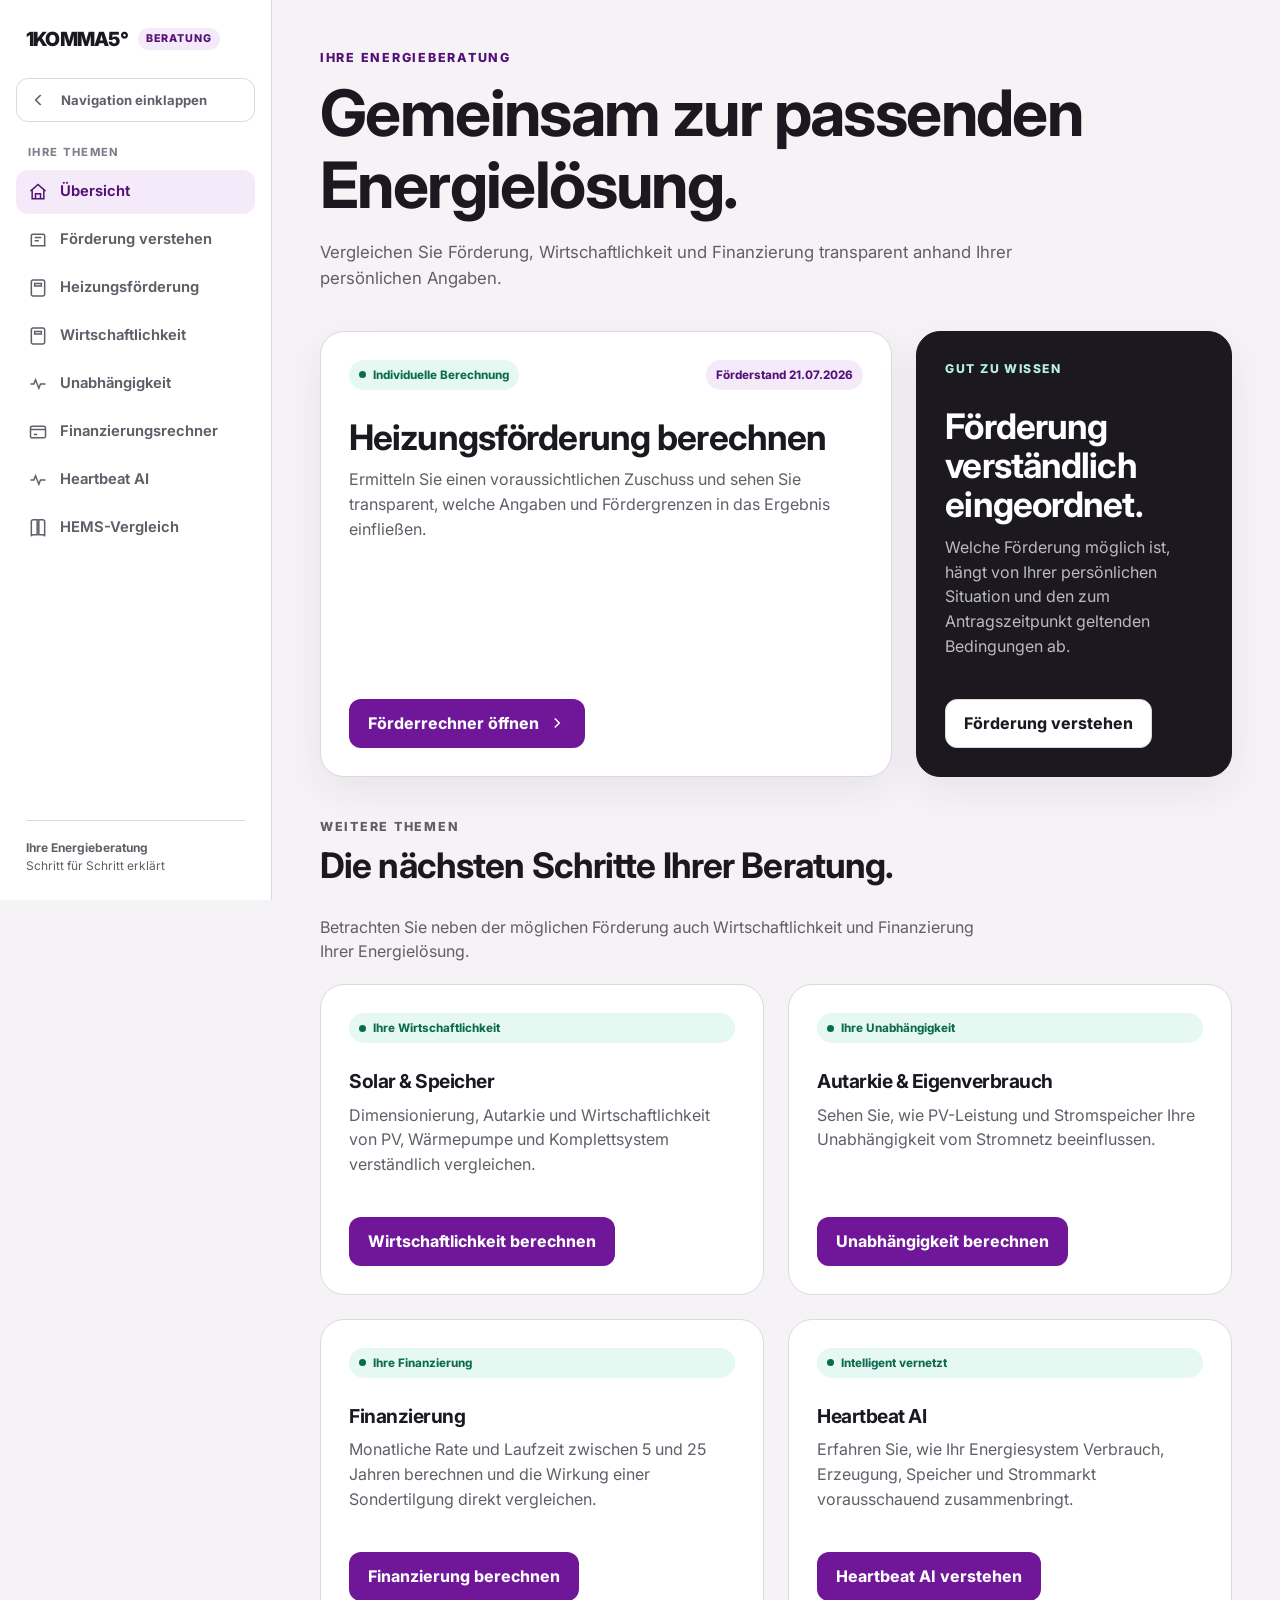
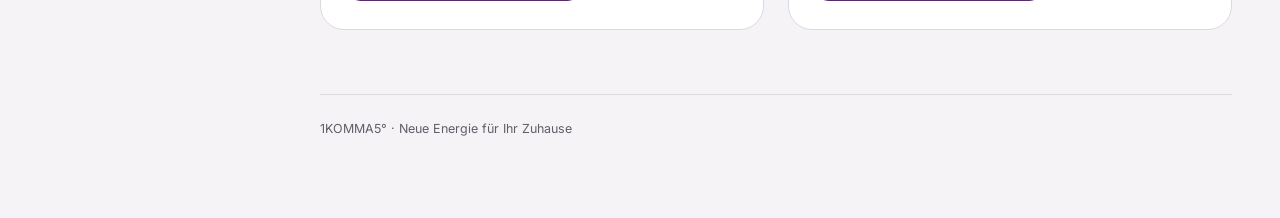
==== index.html @ fb0d9152 "Add files via upload" ====
<!doctype html>
<html lang="de">
<head>
  <meta charset="utf-8">
  <meta name="viewport" content="width=device-width, initial-scale=1">
  <meta name="description" content="Digitale Energieberatung zu Förderung, Wirtschaftlichkeit und Finanzierung mit 1KOMMA5°.">
  <title>Ihre Energieberatung | 1KOMMA5°</title>
  <link rel="preconnect" href="https://fonts.googleapis.com">
  <link rel="preconnect" href="https://fonts.gstatic.com" crossorigin>
  <link href="https://fonts.googleapis.com/css2?family=Inter:wght@400;500;600;700;800&display=swap" rel="stylesheet">
  <link rel="stylesheet" href="assets/styles.css">
  <script src="assets/app.js" defer></script>
</head>
<body data-page="home">
  <main class="content" id="main-content" tabindex="-1">
    <div class="content-inner">
      <header class="page-header">
        <p class="eyebrow">Ihre Energieberatung</p>
        <h1>Gemeinsam zur passenden Energielösung.</h1>
        <p>Vergleichen Sie Förderung, Wirtschaftlichkeit und Finanzierung transparent anhand Ihrer persönlichen Angaben.</p>
      </header>

      <section class="grid dashboard-grid" aria-labelledby="module-heading" id="module">
        <article class="card module-card">
          <div class="module-card__top">
            <span class="badge badge--success"><span class="badge-dot"></span>Individuelle Berechnung</span>
            <span class="badge">Förderstand 21.07.2026</span>
          </div>
          <h2 id="module-heading">Heizungsförderung berechnen</h2>
          <p>Ermitteln Sie einen voraussichtlichen Zuschuss und sehen Sie transparent, welche Angaben und Fördergrenzen in das Ergebnis einfließen.</p>
          <div class="module-card__action">
            <a class="button" href="heizungsfoerderrechner.html">Förderrechner öffnen <svg aria-hidden="true" viewBox="0 0 24 24" fill="none" stroke="currentColor" stroke-width="2"><path d="m9 18 6-6-6-6"/></svg></a>
          </div>
        </article>

        <aside class="card card--dark module-card" aria-labelledby="beratung-heading">
          <span class="result-kicker">Gut zu wissen</span>
          <h2 id="beratung-heading">Förderung verständlich eingeordnet.</h2>
          <p>Welche Förderung möglich ist, hängt von Ihrer persönlichen Situation und den zum Antragszeitpunkt geltenden Bedingungen ab.</p>
          <div class="module-card__action"><a class="button button--secondary" href="heizungsfoerderung.html">Förderung verstehen</a></div>
        </aside>
      </section>

      <section class="section" aria-labelledby="next-heading">
        <div class="section-heading">
          <p class="eyebrow">Weitere Themen</p>
          <h2 id="next-heading">Die nächsten Schritte Ihrer Beratung.</h2>
          <p>Betrachten Sie neben der möglichen Förderung auch Wirtschaftlichkeit und Finanzierung Ihrer Energielösung.</p>
        </div>
        <div class="grid grid--2">
          <article class="card card--quiet module-card">
            <span class="badge badge--success"><span class="badge-dot"></span>Ihre Wirtschaftlichkeit</span>
            <h3>Solar & Speicher</h3>
            <p>Dimensionierung, Autarkie und Wirtschaftlichkeit von PV, Wärmepumpe und Komplettsystem verständlich vergleichen.</p>
            <div class="module-card__action"><a class="button" href="pv-wirtschaftlichkeitsrechner.html">Wirtschaftlichkeit berechnen</a></div>
          </article>
          <article class="card card--quiet module-card">
            <span class="badge badge--success"><span class="badge-dot"></span>Ihre Unabhängigkeit</span>
            <h3>Autarkie & Eigenverbrauch</h3>
            <p>Sehen Sie, wie PV-Leistung und Stromspeicher Ihre Unabhängigkeit vom Stromnetz beeinflussen.</p>
            <div class="module-card__action"><a class="button" href="unabhaengigkeitsrechner.html">Unabhängigkeit berechnen</a></div>
          </article>
          <article class="card card--quiet module-card">
            <span class="badge badge--success"><span class="badge-dot"></span>Ihre Finanzierung</span>
            <h3>Finanzierung</h3>
            <p>Monatliche Rate und Laufzeit zwischen 5 und 25 Jahren berechnen und die Wirkung einer Sondertilgung direkt vergleichen.</p>
            <div class="module-card__action"><a class="button" href="finanzierungsrechner.html">Finanzierung berechnen</a></div>
          </article>
          <article class="card card--quiet module-card">
            <span class="badge badge--success"><span class="badge-dot"></span>Intelligent vernetzt</span>
            <h3>Heartbeat AI</h3>
            <p>Erfahren Sie, wie Ihr Energiesystem Verbrauch, Erzeugung, Speicher und Strommarkt vorausschauend zusammenbringt.</p>
            <div class="module-card__action"><a class="button" href="heartbeat-ai.html">Heartbeat AI verstehen</a></div>
          </article>
        </div>
      </section>

      <footer class="footer">1KOMMA5° · Neue Energie für Ihr Zuhause</footer>
    </div>
  </main>
</body>
</html>
---- assets/styles.css ----
:root {
  --brand: #6f1699;
  --brand-strong: #551077;
  --brand-soft: #f4eafa;
  --mint: #b8f2dc;
  --mint-strong: #0b6b50;
  --ink: #1b1820;
  --muted: #625d68;
  --line: #ded8e2;
  --surface: #ffffff;
  --canvas: #f6f3f7;
  --warning: #8a4b08;
  --warning-soft: #fff4dc;
  --sidebar-width: 272px;
  --sidebar-collapsed-width: 76px;
  --radius-sm: 10px;
  --radius-md: 16px;
  --radius-lg: 24px;
  --shadow: 0 14px 40px rgba(42, 24, 48, 0.07);
  --focus: 0 0 0 3px rgba(111, 22, 153, 0.26);
}

* { box-sizing: border-box; }

html { scroll-behavior: smooth; }

body {
  margin: 0;
  min-width: 320px;
  background: var(--canvas);
  color: var(--ink);
  font-family: Inter, ui-sans-serif, system-ui, -apple-system, BlinkMacSystemFont, "Segoe UI", sans-serif;
  font-size: 16px;
  line-height: 1.55;
}

button, input, select { font: inherit; }
button, a, input, select { touch-action: manipulation; }

a { color: inherit; }

:focus-visible {
  outline: 3px solid var(--brand);
  outline-offset: 3px;
}

.skip-link {
  position: fixed;
  z-index: 1000;
  top: 12px;
  left: 12px;
  transform: translateY(-160%);
  padding: 12px 16px;
  border-radius: var(--radius-sm);
  background: var(--ink);
  color: white;
}

.skip-link:focus { transform: translateY(0); }

.app-shell { display: contents; }

.sidebar {
  position: fixed;
  inset: 0 auto 0 0;
  z-index: 50;
  display: flex;
  width: var(--sidebar-width);
  flex-direction: column;
  border-right: 1px solid var(--line);
  background: var(--surface);
  padding: 24px 16px;
  transition: width 200ms ease, padding 200ms ease;
}

.brand-lockup {
  display: flex;
  align-items: center;
  gap: 10px;
  padding: 0 10px 24px;
  text-decoration: none;
}

.brand-name { font-size: 1.22rem; font-weight: 850; letter-spacing: -0.04em; }
.brand-compact { display: none; font-size: 1rem; font-weight: 850; letter-spacing: -0.04em; }
.brand-product {
  border-radius: 999px;
  background: var(--brand-soft);
  color: var(--brand-strong);
  padding: 3px 8px;
  font-size: 0.67rem;
  font-weight: 800;
  letter-spacing: 0.08em;
  text-transform: uppercase;
}

.nav-section-label {
  margin: 10px 12px 8px;
  color: #837c88;
  font-size: 0.7rem;
  font-weight: 750;
  letter-spacing: 0.12em;
  text-transform: uppercase;
}

.nav-list { display: grid; gap: 4px; margin: 0; padding: 0; list-style: none; }
.nav-link {
  display: flex;
  min-height: 44px;
  align-items: center;
  gap: 12px;
  border-radius: 12px;
  padding: 10px 12px;
  color: var(--muted);
  font-size: 0.92rem;
  font-weight: 650;
  text-decoration: none;
}
.nav-link:hover { background: var(--canvas); color: var(--ink); }
.nav-link[aria-current="page"] { background: var(--brand-soft); color: var(--brand-strong); }
.nav-link svg { width: 20px; height: 20px; flex: 0 0 auto; }
.nav-spacer { flex: 1; }
.sidebar-collapse {
  display: flex;
  min-height: 44px;
  align-items: center;
  gap: 12px;
  margin: 0 0 12px;
  border: 1px solid var(--line);
  border-radius: 12px;
  background: white;
  padding: 9px 12px;
  color: var(--muted);
  cursor: pointer;
  font-size: 0.82rem;
  font-weight: 700;
}
.sidebar-collapse:hover { background: var(--canvas); color: var(--ink); }
.sidebar-collapse svg { width: 20px; height: 20px; flex: 0 0 auto; transition: transform 200ms ease; }
.sidebar-meta {
  margin: 18px 10px 0;
  padding-top: 18px;
  border-top: 1px solid var(--line);
  color: var(--muted);
  font-size: 0.75rem;
}

.mobile-header { display: none; }
.mobile-header .brand-lockup { padding: 0; }
.sidebar-scrim { display: none; }

.content { min-height: 100dvh; margin-left: var(--sidebar-width); transition: margin-left 200ms ease; }
.content-inner { width: min(1180px, 100%); margin: 0 auto; padding: 48px 48px 80px; }

.eyebrow {
  margin: 0 0 10px;
  color: var(--brand-strong);
  font-size: 0.78rem;
  font-weight: 800;
  letter-spacing: 0.14em;
  text-transform: uppercase;
}

h1, h2, h3, h4 { margin-top: 0; line-height: 1.12; letter-spacing: -0.025em; }
h1 { max-width: 820px; margin-bottom: 18px; font-size: clamp(2.4rem, 5vw, 4.8rem); }
h2 { font-size: clamp(1.55rem, 3vw, 2.2rem); }
h3 { font-size: 1.2rem; }
p { margin-top: 0; }

.page-header { margin-bottom: 40px; }
.page-header p:not(.eyebrow) { max-width: 720px; color: var(--muted); font-size: 1.05rem; }
.page-header-row { display: flex; align-items: flex-end; justify-content: space-between; gap: 24px; }

.status-row { display: flex; flex-wrap: wrap; gap: 8px; margin-top: 22px; }
.badge {
  display: inline-flex;
  min-height: 30px;
  align-items: center;
  gap: 7px;
  border-radius: 999px;
  padding: 5px 10px;
  background: var(--brand-soft);
  color: var(--brand-strong);
  font-size: 0.73rem;
  font-weight: 750;
}
.badge--success { background: #e5f8f1; color: var(--mint-strong); }
.badge-dot { width: 7px; height: 7px; border-radius: 50%; background: currentColor; }

.grid { display: grid; gap: 24px; }
.grid--2 { grid-template-columns: repeat(2, minmax(0, 1fr)); }
.grid--3 { grid-template-columns: repeat(3, minmax(0, 1fr)); }
.dashboard-grid { grid-template-columns: minmax(0, 1.45fr) minmax(280px, 0.8fr); }
.calculator-grid { grid-template-columns: minmax(0, 1.28fr) minmax(330px, 0.72fr); align-items: start; }

.card {
  border: 1px solid var(--line);
  border-radius: var(--radius-lg);
  background: var(--surface);
  padding: 28px;
  box-shadow: var(--shadow);
}
.card--quiet { box-shadow: none; }
.card--dark { border-color: var(--ink); background: var(--ink); color: white; }
.card--accent { background: linear-gradient(145deg, var(--brand-soft), #fff); }
.card p { color: var(--muted); }
.card--dark p { color: rgba(255,255,255,0.7); }

.module-card { display: flex; min-height: 270px; flex-direction: column; }
.module-card__top { display: flex; align-items: center; justify-content: space-between; gap: 12px; }
.module-card h2, .module-card h3 { margin: 28px 0 10px; }
.module-card__action { margin-top: auto; padding-top: 24px; }

.button {
  display: inline-flex;
  min-height: 46px;
  align-items: center;
  justify-content: center;
  gap: 9px;
  border: 1px solid transparent;
  border-radius: 12px;
  padding: 11px 18px;
  background: var(--brand);
  color: white;
  cursor: pointer;
  font-weight: 750;
  text-decoration: none;
  transition: background 180ms ease, box-shadow 180ms ease;
}
.button:hover { background: var(--brand-strong); }
.button--secondary { border-color: var(--line); background: white; color: var(--ink); }
.button--secondary:hover { background: var(--canvas); }
.button svg { width: 18px; height: 18px; }

.notice {
  display: grid;
  grid-template-columns: auto 1fr;
  gap: 12px;
  border: 1px solid #efd29f;
  border-radius: var(--radius-md);
  background: var(--warning-soft);
  padding: 16px;
  color: #5f3a0d;
}
.notice svg { width: 22px; height: 22px; }
.notice strong { display: block; margin-bottom: 3px; }
.notice p { margin: 0; color: inherit; font-size: 0.9rem; }

.section { margin-top: 40px; }
.section-heading { margin-bottom: 20px; }
.section-heading p { max-width: 680px; color: var(--muted); }

.form-section + .form-section { margin-top: 30px; padding-top: 30px; border-top: 1px solid var(--line); }
.optional-section { margin-top: 30px; padding-top: 30px; border-top: 1px solid var(--line); }
.optional-section__summary {
  display: flex;
  min-height: 64px;
  align-items: center;
  justify-content: space-between;
  gap: 16px;
  border: 1px solid var(--line);
  border-radius: var(--radius-md);
  background: var(--brand-soft);
  padding: 12px 16px;
  color: var(--ink);
  cursor: pointer;
  list-style: none;
}
.optional-section__summary::-webkit-details-marker { display: none; }
.optional-section__summary:hover { border-color: #c3a7d1; }
.optional-section__summary .eyebrow { display: block; margin-bottom: 2px; font-size: 0.68rem; }
.optional-section__summary strong { display: block; font-size: 1rem; }
.optional-section__icon { display: grid; width: 40px; height: 40px; flex: 0 0 auto; place-items: center; border-radius: 10px; background: white; color: var(--brand-strong); }
.optional-section__icon svg { width: 20px; height: 20px; transition: transform 180ms ease; }
.optional-section[open] .optional-section__icon svg { transform: rotate(180deg); }
.optional-section__content { padding-top: 24px; }
.field { display: grid; gap: 9px; }
.field + .field { margin-top: 24px; }
.field label, .field legend { color: var(--ink); font-size: 0.88rem; font-weight: 750; }
.field-hint { margin: -3px 0 0; color: var(--muted); font-size: 0.82rem; }
.input, .select {
  width: 100%;
  min-height: 48px;
  border: 1px solid #bdb5c2;
  border-radius: 12px;
  background: white;
  padding: 11px 13px;
  color: var(--ink);
}
.input:hover, .select:hover { border-color: #8d8492; }
.input:focus, .select:focus { border-color: var(--brand); box-shadow: var(--focus); outline: none; }
.input[aria-invalid="true"] { border-color: #a32727; }
.finance-input-wrap { position: relative; }
.finance-input-wrap .finance-input { padding-right: 48px; font-size: 1.05rem; font-weight: 700; font-variant-numeric: tabular-nums; }
.finance-input-wrap > span { position: absolute; top: 50%; right: 16px; transform: translateY(-50%); color: var(--muted); font-weight: 700; pointer-events: none; }
.field-error { min-height: 1.25em; margin: 0; color: #8b1f1f; font-size: 0.8rem; font-weight: 650; }
.input-group { display: grid; grid-template-columns: 48px 1fr 48px; gap: 8px; }
.step-button {
  width: 48px;
  min-height: 48px;
  border: 1px solid var(--line);
  border-radius: 12px;
  background: var(--brand-soft);
  color: var(--brand-strong);
  cursor: pointer;
  font-size: 1.25rem;
  font-weight: 850;
}
.step-button:hover { background: #ead9f3; }

.range-head { display: flex; align-items: center; justify-content: space-between; gap: 16px; }
.range-value { border-radius: 10px; background: var(--brand-soft); padding: 5px 10px; color: var(--brand-strong); font-weight: 800; }
input[type="range"] { width: 100%; min-height: 44px; accent-color: var(--brand); cursor: pointer; }
input[type="range"]:disabled { cursor: not-allowed; opacity: 0.45; }
.range-labels { display: flex; justify-content: space-between; color: var(--muted); font-size: 0.7rem; font-weight: 700; }

.switch-list { display: grid; gap: 12px; }
.switch {
  display: grid;
  grid-template-columns: 1fr auto;
  gap: 18px;
  align-items: center;
  min-height: 72px;
  border: 1px solid var(--line);
  border-radius: var(--radius-md);
  background: var(--brand-soft);
  padding: 14px 16px;
  cursor: pointer;
}
.switch:hover { border-color: #c3a7d1; }
.switch strong { display: block; font-size: 0.92rem; }
.switch small { display: block; margin-top: 3px; color: var(--muted); }
.switch input { width: 22px; height: 22px; accent-color: var(--brand); }

.result-panel { position: sticky; top: 24px; }
.result-kicker { color: var(--mint); font-size: 0.76rem; font-weight: 800; letter-spacing: 0.12em; text-transform: uppercase; }
.result-total { margin: 8px 0 2px; font-size: clamp(2.7rem, 6vw, 4.6rem); font-weight: 850; line-height: 1; letter-spacing: -0.055em; font-variant-numeric: tabular-nums; }
.result-list { display: grid; gap: 13px; margin: 26px 0 0; padding: 22px 0 0; border-top: 1px solid rgba(255,255,255,0.14); }
.result-row { display: flex; justify-content: space-between; gap: 20px; font-size: 0.88rem; }
.result-row span:first-child { color: rgba(255,255,255,0.65); }
.result-row strong { text-align: right; font-variant-numeric: tabular-nums; }
.result-row--total { margin-top: 4px; padding-top: 16px; border-top: 1px solid rgba(255,255,255,0.14); font-size: 1rem; }
.result-row--total strong { color: var(--mint); }
.result-explanation { margin-top: 24px; padding-top: 20px; border-top: 1px solid rgba(255,255,255,0.14); font-size: 0.83rem; }

.assumption-table { width: 100%; border-collapse: collapse; font-size: 0.9rem; }
.assumption-table th, .assumption-table td { padding: 13px 12px; border-bottom: 1px solid var(--line); text-align: left; vertical-align: top; }
.assumption-table th { color: var(--muted); font-size: 0.75rem; letter-spacing: 0.06em; text-transform: uppercase; }
.assumption-table td:last-child { font-variant-numeric: tabular-nums; font-weight: 700; }

.source-list { margin: 0; padding-left: 20px; }
.source-list li + li { margin-top: 8px; }
.source-list a { color: var(--brand-strong); font-weight: 650; }

.footer { margin-top: 64px; padding-top: 24px; border-top: 1px solid var(--line); color: var(--muted); font-size: 0.78rem; }

.pitch-hero { overflow: hidden; background: linear-gradient(145deg, #1b1820 0%, #351440 58%, #6f1699 100%); color: white; }
.pitch-hero p { max-width: 720px; color: rgba(255,255,255,0.76); }
.pitch-hero .eyebrow { color: var(--mint); }
.pitch-hero h1 { max-width: 900px; }
.pitch-hero__grid { display: grid; grid-template-columns: minmax(0, 1.1fr) minmax(320px, .9fr); align-items: center; gap: 30px; }
.energy-orbit svg { display: block; width: 100%; max-height: 330px; }
.orbit-line { fill: none; stroke: rgba(184,242,220,.42); stroke-width: 2; stroke-dasharray: 6 7; }
.orbit-node { fill: rgba(255,255,255,.08); stroke: rgba(255,255,255,.25); stroke-width: 1.5; }
.orbit-core { fill: var(--brand); stroke: var(--mint); stroke-width: 3; }
.energy-orbit text { fill: white; font-size: 16px; font-weight: 800; text-anchor: middle; }
.energy-orbit .orbit-small { fill: rgba(255,255,255,.58); font-size: 7px; letter-spacing: .11em; }
.energy-orbit .orbit-heartbeat { font-size: 17px; }
.pitch-lead { font-size: 1.12rem; }
.pitch-number { display: inline-grid; width: 38px; height: 38px; place-items: center; border-radius: 10px; background: var(--brand-soft); color: var(--brand-strong); font-size: 0.78rem; font-weight: 850; }
.pitch-card h2, .pitch-card h3 { margin: 18px 0 10px; }
.pitch-card p:last-child { margin-bottom: 0; }
.pitch-flow { display: grid; grid-template-columns: repeat(5, minmax(0, 1fr)); gap: 12px; }
.pitch-flow__item { position: relative; min-height: 150px; border: 1px solid var(--line); border-radius: var(--radius-md); background: white; padding: 18px; }
.pitch-flow__item strong { display: block; margin-bottom: 8px; }
.pitch-flow__item p { margin: 0; color: var(--muted); font-size: 0.84rem; }
.pitch-flow__item:not(:last-child)::after { content: "›"; position: absolute; z-index: 2; top: 50%; right: -11px; width: 20px; height: 28px; transform: translateY(-50%); background: var(--canvas); color: var(--brand); font-size: 1.5rem; font-weight: 800; text-align: center; }
.pitch-quote { margin: 0; border-left: 4px solid var(--mint); padding-left: 20px; font-size: clamp(1.35rem, 3vw, 2rem); font-weight: 750; line-height: 1.3; }
.status-card { border-top: 4px solid var(--line); }
.status-card--now { border-top-color: var(--mint-strong); }
.status-card--next { border-top-color: var(--brand); }
.status-card--future { border-top-color: #b77813; }
.status-card ul { margin: 16px 0 0; padding-left: 20px; color: var(--muted); }
.status-card li + li { margin-top: 8px; }
.pitch-sources { font-size: 0.86rem; }
.independence-grid { grid-template-columns: minmax(0, 1.15fr) minmax(340px, .85fr); align-items: start; }
.independence-grid > *, .energy-dashboard, .gauge-card, .gauge-copy { min-width: 0; }
.parameter-list { display: grid; gap: 26px; }
.parameter { display: grid; gap: 10px; }
.parameter__head { display: flex; align-items: end; justify-content: space-between; gap: 16px; }
.parameter__head label { font-size: .9rem; font-weight: 750; }
.parameter__value { position: relative; width: 142px; }
.parameter__value .input { padding-right: 48px; text-align: right; font-weight: 800; font-variant-numeric: tabular-nums; }
.parameter__unit { position: absolute; top: 50%; right: 13px; transform: translateY(-50%); color: var(--muted); font-size: .78rem; font-weight: 750; pointer-events: none; }
.parameter input[type="range"] { margin: 0; }
.parameter__scale { display: flex; justify-content: space-between; color: var(--muted); font-size: .7rem; }
.energy-dashboard { display: grid; gap: 20px; }
.independence-result { position: static; }
.independence-result .result-total { font-size: clamp(3.4rem, 7vw, 5.4rem); }
.energy-balance { padding: 24px; }
.energy-balance .section-heading { margin-bottom: 24px; }
.energy-balance .section-heading h2 { margin-bottom: 0; font-size: 1.35rem; }
.balance-row + .balance-row { margin-top: 26px; }
.balance-row__head { display: flex; align-items: center; justify-content: space-between; gap: 16px; margin-bottom: 9px; font-size: .85rem; }
.balance-row__head span { color: var(--muted); font-variant-numeric: tabular-nums; }
.balance-bar { display: flex; height: 16px; overflow: hidden; border-radius: 999px; background: var(--canvas); }
.balance-bar span { min-width: 0; transition: width 180ms ease; }
.balance-bar:has(.balance-segment:hover), .balance-bar:has(.balance-segment:focus-visible) { overflow: visible; }
.balance-segment { position: relative; cursor: help; }
.balance-segment::after {
  content: attr(data-tooltip);
  position: absolute;
  z-index: 20;
  bottom: calc(100% + 10px);
  left: 50%;
  width: max-content;
  max-width: 230px;
  transform: translate(-50%, 4px);
  border-radius: 9px;
  background: var(--ink);
  padding: 7px 10px;
  color: white;
  font-size: .72rem;
  font-weight: 700;
  line-height: 1.35;
  opacity: 0;
  pointer-events: none;
  transition: opacity 140ms ease, transform 140ms ease;
}
.balance-segment:hover::after, .balance-segment:focus-visible::after { transform: translate(-50%, 0); opacity: 1; }
.balance-bar__own { background: var(--brand); }.balance-bar__grid { background: #c9c2cd; }.balance-bar__feed { background: var(--mint-strong); }
.balance-legend { display: flex; flex-wrap: wrap; gap: 14px; margin-top: 9px; color: var(--muted); font-size: .72rem; }
.balance-legend span { display: inline-flex; align-items: center; gap: 6px; }
.balance-dot { width: 8px; height: 8px; border-radius: 50%; }.balance-dot--own { background: var(--brand); }.balance-dot--grid { background: #aaa1ae; }.balance-dot--feed { background: var(--mint-strong); }
.energy-visual { position: relative; min-height: 420px; overflow: hidden; border-radius: var(--radius-lg); background: linear-gradient(180deg, #edf9ff 0 46%, #e9f5e6 46% 100%); }
.energy-sun { position: absolute; top: 30px; left: 45px; width: 58px; height: 58px; border-radius: 50%; background: #ffd55c; box-shadow: 0 0 0 12px rgba(255,213,92,.2); }
.energy-house { position: absolute; top: 142px; left: 50%; width: 210px; height: 170px; transform: translateX(-50%); border-radius: 8px 8px 4px 4px; background: white; box-shadow: var(--shadow); }
.energy-house::before { content: ""; position: absolute; top: -70px; left: 18px; width: 174px; height: 120px; transform: rotate(45deg); border-radius: 8px; background: #4b3a50; }
.energy-house::after { content: ""; position: absolute; top: -49px; left: 62px; width: 110px; height: 66px; transform: skewY(26deg); border: 4px solid #cab7d2; background: repeating-linear-gradient(90deg,#31163f 0 25px,#48205b 25px 28px); }
.energy-house__label { position: absolute; z-index: 2; inset: 72px 14px auto; text-align: center; }
.energy-house__label strong { display: block; font-size: 1.15rem; }.energy-house__label span { color: var(--muted); font-size: .8rem; }
.energy-battery { position: absolute; right: 38px; bottom: 48px; width: 90px; height: 132px; border: 4px solid var(--ink); border-radius: 12px; background: white; padding: 8px; }
.energy-battery::before { content: ""; position: absolute; top: -11px; left: 29px; width: 25px; height: 8px; border-radius: 4px 4px 0 0; background: var(--ink); }
.energy-battery__fill { position: absolute; right: 8px; bottom: 8px; left: 8px; height: 55%; border-radius: 5px; background: var(--mint); }
.energy-battery span { position: absolute; z-index: 1; inset: 48px 0 auto; text-align: center; font-size: .72rem; font-weight: 800; }
.energy-grid-icon { position: absolute; bottom: 55px; left: 42px; width: 66px; height: 105px; color: var(--muted); }
.energy-grid-icon svg { width: 100%; height: 100%; fill: none; stroke: currentColor; stroke-width: 2; }
.energy-flow { position: absolute; z-index: 3; display: flex; align-items: center; gap: 7px; border-radius: 999px; background: white; padding: 7px 10px; box-shadow: 0 6px 18px rgba(42,24,48,.12); font-size: .72rem; font-weight: 750; }
.energy-flow::before { content: ""; width: 8px; height: 8px; border-radius: 50%; background: var(--brand); }
.energy-flow--pv { top: 62px; left: 50%; transform: translateX(-50%); }.energy-flow--home { top: 248px; left: 50%; transform: translateX(-50%); }.energy-flow--grid { bottom: 22px; left: 26px; }.energy-flow--feed { bottom: 22px; right: 22px; }
.result-gauges { display: grid; grid-template-columns: repeat(2, minmax(0, 1fr)); gap: 16px; }
.gauge-card { display: grid; grid-template-columns: 110px minmax(0, 1fr); align-items: center; gap: 14px; border: 1px solid var(--line); border-radius: var(--radius-md); background: white; padding: 16px; }
.gauge { --value: 0; position: relative; display: grid; width: 110px; height: 110px; place-items: center; border-radius: 50%; background: conic-gradient(var(--brand) calc(var(--value) * 1%), var(--brand-soft) 0); }
.gauge::before { content: ""; position: absolute; width: 78px; height: 78px; border-radius: 50%; background: white; }
.gauge strong { position: relative; z-index: 1; font-size: 1.45rem; font-variant-numeric: tabular-nums; }
.gauge-copy strong { display: block; margin-bottom: 4px; overflow-wrap: anywhere; }.gauge-copy span { color: var(--muted); font-size: .78rem; }
.metric-strip { display: grid; grid-template-columns: repeat(3, minmax(0, 1fr)); gap: 1px; overflow: hidden; border: 1px solid var(--line); border-radius: var(--radius-md); background: var(--line); }
.metric-strip > div { background: white; padding: 14px; }.metric-strip span,.metric-strip strong { display: block; }.metric-strip span { color: var(--muted); font-size: .72rem; }.metric-strip strong { margin-top: 3px; font-variant-numeric: tabular-nums; }
.volatility-chart { display: grid; grid-template-columns: 180px 1fr; align-items: center; gap: 24px; padding-block: 20px; }
.volatility-chart__copy strong, .volatility-chart__copy span { display: block; }
.volatility-chart__copy strong { font-size: 1.25rem; }
.volatility-chart__copy span { margin-top: 5px; color: var(--muted); font-size: .85rem; }
.volatility-chart svg { width: 100%; overflow: visible; }
.volatility-chart svg text { fill: var(--muted); font-size: 11px; }
.chart-grid { fill: none; stroke: var(--line); stroke-width: 1; }
.solar-area { fill: url(#solarFill); }
.price-line { fill: none; stroke: var(--brand); stroke-width: 4; stroke-linecap: round; }
.chart-legend { grid-column: 2; display: flex; gap: 18px; color: var(--muted); font-size: .75rem; }
.chart-legend span { display: inline-flex; align-items: center; gap: 7px; }
.chart-legend i { width: 18px; height: 4px; border-radius: 99px; }
.legend-solar { background: var(--mint); }.legend-price { background: var(--brand); }
.before-after { display: grid; grid-template-columns: 1fr 48px 1fr; align-items: center; gap: 22px; margin-top: 22px; }
.before-after > div { display: grid; min-height: 150px; align-content: center; border: 1px solid var(--line); border-radius: var(--radius-md); background: white; padding: 22px; }
.before-after__smart { border-color: #c9a5da !important; box-shadow: inset 0 0 0 2px var(--brand-soft); }
.before-after__label { color: var(--muted); font-size: .72rem; font-weight: 800; letter-spacing: .1em; text-transform: uppercase; }
.before-after strong { margin: 5px 0; font-size: 1.45rem; }.before-after small { color: var(--muted); }
.before-after > svg { width: 48px; fill: none; stroke: var(--brand); stroke-width: 2; }
.day-plan { margin: 24px 0 28px; }
.day-plan__hours { display: flex; justify-content: space-between; color: rgba(255,255,255,.55); font-size: .72rem; }
.day-plan__track { position: relative; height: 70px; margin-top: 8px; border-radius: 14px; background: rgba(255,255,255,.08); }
.day-plan__track span { position: absolute; top: 12px; bottom: 12px; display: grid; place-items: center; border-radius: 10px; padding: 0 8px; font-size: .72rem; font-weight: 750; text-align: center; }
.day-plan__cheap { left: 2%; width: 20%; background: #6f1699; }.day-plan__solar { left: 34%; width: 29%; background: #0b6b50; }.day-plan__store { left: 72%; width: 25%; background: #754e0e; }
.market-card { display: grid; grid-template-columns: auto 1fr; gap: 18px; align-items: start; }
.market-card h3 { margin: 0 0 2px; }.market-card strong { color: var(--brand-strong); }.market-card p { margin-top: 8px; }
.vpp-visual { overflow: hidden; padding: 20px; background: linear-gradient(145deg, var(--brand-soft), white); }
.vpp-visual svg { display: block; width: 100%; max-height: 330px; }
.vpp-links { fill: none; stroke: #c7a7d5; stroke-width: 2; stroke-dasharray: 6 6; }
.vpp-home circle { fill: white; stroke: var(--brand); stroke-width: 2; }
.vpp-core { fill: var(--brand); }.vpp-title { fill: white; font-size: 21px; font-weight: 800; text-anchor: middle; }.vpp-stat { fill: var(--brand-strong); font-size: 14px; font-weight: 750; text-anchor: middle; }

/* Heartbeat AI pitch — benefit-led presentation */
.heartbeat-inner { width: min(1320px, 100%); padding-top: 28px; }
.heartbeat-hero { padding: 70px 52px 0; border-radius: 30px; background: #f0eee9; text-align: center; }
.heartbeat-hero h1 { max-width: 980px; margin: 0 auto 22px; font-size: clamp(3.1rem, 6vw, 5.6rem); line-height: 1.02; }
.heartbeat-hero__lead { max-width: 720px; margin: 0 auto 28px; color: var(--muted); font-size: 1.18rem; line-height: 1.65; }
.heartbeat-button { display: inline-flex; min-height: 48px; align-items: center; justify-content: center; border-radius: 12px; background: var(--brand); padding: 12px 22px; color: white; font-weight: 750; text-decoration: none; }
.heartbeat-button:hover { background: var(--brand-strong); }
.heartbeat-stage { position: relative; max-width: 1040px; margin: 48px auto 0; overflow: hidden; border: 1px solid rgba(76,30,92,.12); border-bottom: 0; border-radius: 28px 28px 0 0; background: linear-gradient(135deg,#2b1831,#5f2477 58%,#221928); padding: 20px 30px 0; box-shadow: 0 28px 70px rgba(45,22,54,.18); }
.heartbeat-stage svg { display: block; width: 100%; }
.heartbeat-stage__line { fill: none; stroke: rgba(255,255,255,.18); stroke-width: 2; stroke-dasharray: 8 9; }
.heartbeat-stage__device circle { fill: rgba(255,255,255,.08); stroke: rgba(255,255,255,.28); stroke-width: 2; }
.heartbeat-stage text { fill: white; font-size: 19px; font-weight: 800; text-anchor: middle; }.heartbeat-stage text.small { fill: rgba(255,255,255,.55); font-size: 8px; letter-spacing: .13em; }
.heartbeat-stage__core circle { fill: url(#hbGlow); }.heartbeat-stage__core text { fill: #24152b; font-size: 22px; }
.heartbeat-stage__pulse { fill: none; stroke: rgba(184,242,220,.35); stroke-width: 2; }
.heartbeat-stage__signal { position: absolute; z-index: 2; display: grid; min-width: 138px; border: 1px solid rgba(255,255,255,.16); border-radius: 12px; background: rgba(255,255,255,.1); padding: 10px 13px; color: white; text-align: left; backdrop-filter: blur(10px); }
.heartbeat-stage__signal span { color: rgba(255,255,255,.6); font-size: .68rem; }.heartbeat-stage__signal strong { font-size: .88rem; }.heartbeat-stage__signal--sun { top: 28px; left: 28px; }.heartbeat-stage__signal--price { top: 28px; right: 28px; }.heartbeat-stage__signal--home { right: 34px; bottom: 32px; }
.heartbeat-proof { display: grid; grid-template-columns: 1.15fr repeat(3, 1fr); gap: 0; margin: 72px 0 120px; border-block: 1px solid var(--line); }
.heartbeat-proof > * { margin: 0; padding: 27px 24px; }.heartbeat-proof > p { align-self: center; color: var(--muted); font-size: .8rem; font-weight: 800; letter-spacing: .08em; text-transform: uppercase; }.heartbeat-proof > div { border-left: 1px solid var(--line); }.heartbeat-proof strong,.heartbeat-proof span { display: block; }.heartbeat-proof strong { margin-bottom: 5px; }.heartbeat-proof span { color: var(--muted); font-size: .78rem; line-height: 1.45; }
.heartbeat-problem { max-width: 1040px; margin: 0 auto 140px; text-align: center; }.heartbeat-problem h2 { max-width: 870px; margin-inline: auto; font-size: clamp(2.4rem,5vw,4.5rem); }.heartbeat-problem > p:not(.eyebrow) { max-width: 730px; margin: 0 auto; color: var(--muted); font-size: 1.06rem; line-height: 1.7; }
.heartbeat-market-chart { position: relative; margin-top: 52px; border-radius: 24px; background: white; padding: 38px 36px 20px; box-shadow: var(--shadow); text-align: left; }.heartbeat-market-chart svg { display: block; width: 100%; }.heartbeat-market-chart__grid { fill: none; stroke: var(--line); }.heartbeat-market-chart__solar { fill: url(#hbSolar); }.heartbeat-market-chart__price { fill: none; stroke: var(--brand); stroke-width: 5; stroke-linecap: round; }.heartbeat-market-chart text { fill: var(--muted); font-size: 11px; }.heartbeat-market-chart__label { position: absolute; z-index: 2; top: 43%; left: 46%; display: grid; transform: translate(-50%,-50%); border-radius: 12px; background: var(--ink); padding: 10px 14px; color: white; box-shadow: var(--shadow); }.heartbeat-market-chart__label span { color: var(--mint); font-size: .68rem; font-weight: 800; text-transform: uppercase; }.heartbeat-market-chart__label strong { font-size: .8rem; }
.heartbeat-benefits { display: grid; gap: 34px; }
.heartbeat-benefit { display: grid; min-height: 650px; grid-template-columns: minmax(0,.88fr) minmax(480px,1.12fr); align-items: center; gap: 72px; overflow: hidden; border-radius: 30px; background: #f0e8f4; padding: 62px; }.heartbeat-benefit--reverse .heartbeat-benefit__copy { order: 2; }.heartbeat-benefit--reverse .heartbeat-benefit__visual { order: 1; }.heartbeat-benefit--mint { background: #e7f5ef; }.heartbeat-benefit--blue { background: #e7f0f7; }.heartbeat-benefit--dark { background: #211c24; color: white; }.heartbeat-benefit--dark .heartbeat-benefit__copy > p:not(.eyebrow) { color: rgba(255,255,255,.68); }.heartbeat-benefit--dark .eyebrow { color: var(--mint); }
.heartbeat-benefit__copy h2 { margin-bottom: 22px; font-size: clamp(2.15rem,4vw,3.65rem); line-height: 1.06; }.heartbeat-benefit__copy > p:not(.eyebrow) { max-width: 520px; color: var(--muted); font-size: 1.04rem; line-height: 1.7; }.heartbeat-emphasis { margin-top: 28px !important; color: var(--ink) !important; font-size: 1.3rem !important; font-weight: 800; }.heartbeat-benefit--dark .heartbeat-emphasis { color: white !important; }
.heartbeat-checks { display: grid; gap: 12px; margin: 28px 0 0; padding: 0; list-style: none; }.heartbeat-checks li { position: relative; padding-left: 28px; font-size: .9rem; font-weight: 650; }.heartbeat-checks li::before { content: "✓"; position: absolute; left: 0; display: grid; width: 19px; height: 19px; place-items: center; border-radius: 50%; background: var(--mint); color: #124c3c; font-size: .7rem; font-weight: 900; }
.heartbeat-benefit__visual { min-width: 0; }
.heartbeat-plan-card,.heartbeat-price-card { border: 1px solid rgba(55,30,62,.1); border-radius: 24px; background: rgba(255,255,255,.94); padding: 28px; box-shadow: 0 28px 60px rgba(53,29,61,.14); color: var(--ink); }.heartbeat-plan-card__head,.heartbeat-price-card__top { display: flex; align-items: center; justify-content: space-between; margin-bottom: 24px; }.heartbeat-plan-card__head span,.heartbeat-price-card__top > span:first-child { color: var(--muted); font-size: .78rem; font-weight: 750; }.heartbeat-plan-row { display: grid; grid-template-columns: 46px 42px 1fr auto; align-items: center; gap: 12px; border-top: 1px solid var(--line); padding: 20px 0; }.heartbeat-plan-row time { color: var(--muted); font-size: .75rem; }.heartbeat-plan-icon { display: grid; width: 38px; height: 38px; place-items: center; border-radius: 11px; background: var(--brand-soft); color: var(--brand); font-style: normal; font-weight: 800; }.heartbeat-plan-icon--sun { background: #fff3cf; color: #a76b00; }.heartbeat-plan-icon--home { background: #dff5ed; color: #176c54; }.heartbeat-plan-row div strong,.heartbeat-plan-row div span { display: block; }.heartbeat-plan-row div strong { font-size: .86rem; }.heartbeat-plan-row div span { margin-top: 3px; color: var(--muted); font-size: .7rem; }.heartbeat-plan-row b { border-radius: 99px; background: #e1f5ee; padding: 5px 8px; color: #176c54; font-size: .62rem; }
.heartbeat-price-bars { display: flex; height: 250px; align-items: end; gap: 10px; border-bottom: 1px solid var(--line); }.heartbeat-price-bars i { flex: 1; height: var(--h); border-radius: 8px 8px 2px 2px; background: #d8d2db; }.heartbeat-price-bars i.cheap { background: #b8f2dc; }.heartbeat-price-bars i.active { background: var(--brand); box-shadow: 0 0 0 5px var(--brand-soft); }.heartbeat-price-card__times { display: flex; justify-content: space-between; margin-top: 8px; color: var(--muted); font-size: .65rem; }.heartbeat-price-card__action { display: grid; margin-top: 24px; border-radius: 14px; background: var(--brand-soft); padding: 15px; }.heartbeat-price-card__action span { color: var(--brand-strong); font-size: .68rem; font-weight: 800; text-transform: uppercase; }.heartbeat-price-card__action strong { margin-top: 3px; font-size: .88rem; }
.heartbeat-solar-card { display: grid; grid-template-columns: repeat(3,1fr); gap: 14px; border-radius: 26px; background: rgba(255,255,255,.65); padding: 34px; }.heartbeat-solar-card__sun { grid-column: 1/-1; display: grid; width: 170px; height: 170px; place-items: center; align-content: center; justify-self: center; border-radius: 50%; background: #ffe28a; color: #6a4a00; font-size: 2.2rem; box-shadow: 0 0 0 18px rgba(255,226,138,.25); }.heartbeat-solar-card__sun span,.heartbeat-solar-card__sun strong { display: block; }.heartbeat-solar-card__sun span { margin-top: 5px; font-size: .68rem; }.heartbeat-solar-card__sun strong { font-size: 1.15rem; }.heartbeat-solar-card__flow { grid-column: 1/-1; width: 2px; height: 38px; justify-self: center; background: var(--mint-strong); }.heartbeat-solar-card__target { display: grid; place-items: center; border: 1px solid #d4e9df; border-radius: 16px; background: white; padding: 18px 8px; text-align: center; }.heartbeat-solar-card__target > span { font-size: 1.5rem; }.heartbeat-solar-card__target strong,.heartbeat-solar-card__target small { display: block; }.heartbeat-solar-card__target strong { margin-top: 6px; font-size: .82rem; }.heartbeat-solar-card__target small { margin-top: 2px; color: var(--muted); font-size: .64rem; }
.heartbeat-system-card { position: relative; min-height: 480px; }.heartbeat-system-card::before,.heartbeat-system-card::after { content:""; position:absolute; inset:50%; width:70%; height:2px; transform:translate(-50%,-50%) rotate(32deg); background:rgba(184,242,220,.25); }.heartbeat-system-card::after { transform:translate(-50%,-50%) rotate(-32deg); }.heartbeat-system-card__core { position: absolute; z-index: 2; top: 50%; left: 50%; display: grid; width: 170px; height: 170px; transform: translate(-50%,-50%); place-items: center; align-content: center; border-radius: 50%; background: linear-gradient(135deg,var(--mint),#c98ee3); color: #221626; }.heartbeat-system-card__core span,.heartbeat-system-card__core strong { display:block; }.heartbeat-system-card__core span { font-size: 1rem; }.heartbeat-system-card__core strong { font-size: 2rem; }.heartbeat-system-card__device { position:absolute; z-index:1; display:grid; width:100px; height:100px; place-items:center; align-content:center; border:1px solid rgba(255,255,255,.2); border-radius:50%; background:rgba(255,255,255,.08); font-weight:850; }.heartbeat-system-card__device small { display:block; margin-top:3px; color:rgba(255,255,255,.55); font-size:.58rem; font-weight:600; }.heartbeat-system-card__device--pv { top:5%; left:5%; }.heartbeat-system-card__device--bat { top:5%; right:5%; }.heartbeat-system-card__device--wp { bottom:5%; left:5%; }.heartbeat-system-card__device--ev { right:5%; bottom:5%; }
.heartbeat-network-card svg { display:block; width:100%; }.heartbeat-network-card path { fill:none; stroke:#88b4d5; stroke-width:2; stroke-dasharray:7 7; }.heartbeat-network-card g circle { fill:white; stroke:#88b4d5; stroke-width:2; }.heartbeat-network-card circle.core { fill:var(--brand); stroke:none; }.heartbeat-network-card text.title { fill:white; font-size:19px; font-weight:800; text-anchor:middle; }.heartbeat-network-card text.home { fill:#315b79; font-size:22px; text-anchor:middle; }
.heartbeat-logic { max-width: 1040px; margin: 0 auto 70px; text-align: center; }
.heartbeat-logic > h2 { max-width: 820px; margin: 0 auto 18px; font-size: clamp(2.5rem,5vw,4.5rem); }
.heartbeat-logic > p:not(.eyebrow) { max-width: 720px; margin: 0 auto; color: var(--muted); font-size: 1.05rem; line-height: 1.65; }
.heartbeat-logic__steps { display: grid; grid-template-columns: repeat(3,1fr); gap: 14px; margin-top: 42px; text-align: left; }
.heartbeat-logic__steps a { display: grid; min-height: 150px; align-content: end; border: 1px solid var(--line); border-radius: 18px; background: white; padding: 22px; color: var(--ink); text-decoration: none; transition: transform 160ms ease,box-shadow 160ms ease; }
.heartbeat-logic__steps a:hover { transform: translateY(-3px); box-shadow: var(--shadow); }
.heartbeat-logic__steps span { color: var(--brand); font-size: .72rem; font-weight: 850; }
.heartbeat-logic__steps strong,.heartbeat-logic__steps small { display: block; }.heartbeat-logic__steps strong { margin-top: 18px; font-size: .98rem; }.heartbeat-logic__steps small { margin-top: 5px; color: var(--muted); }
.heartbeat-benefits--clustered { gap: 40px; }
.heartbeat-cluster { position: relative; display: grid; grid-template-columns: minmax(0,.93fr) minmax(420px,1.07fr); gap: 56px; overflow: hidden; border-radius: 30px; padding: 64px; }
.heartbeat-cluster--mint { background: #e6f5ef; }.heartbeat-cluster--purple { background: #eee4f2; }.heartbeat-cluster--blue { background: #e6f0f7; }
.heartbeat-cluster__number { position: absolute; top: 24px; right: 32px; color: rgba(38,25,43,.09); font-size: 6rem; font-weight: 850; line-height: 1; }
.heartbeat-cluster__intro { align-self: center; }.heartbeat-cluster__intro h2 { margin-bottom: 22px; font-size: clamp(2.25rem,4vw,3.7rem); line-height: 1.06; }.heartbeat-cluster__intro > p:not(.eyebrow) { color: var(--muted); font-size: 1.02rem; line-height: 1.7; }
.heartbeat-cluster__intro blockquote { margin: 30px 0 0; border-left: 4px solid var(--brand); padding-left: 20px; font-size: 1.18rem; font-weight: 800; line-height: 1.45; }
.heartbeat-cluster__visual { align-self: center; }.heartbeat-cluster__details { grid-column: 1/-1; border-top: 1px solid rgba(52,32,59,.13); padding-top: 36px; }.heartbeat-cluster__details h3 { margin-bottom: 22px; }
.heartbeat-feature-list { display: grid; grid-template-columns: repeat(3,1fr); gap: 10px; margin: 0; padding: 0; list-style: none; }
.heartbeat-feature-list li { display: grid; min-height: 96px; align-content: center; border: 1px solid rgba(54,33,61,.1); border-radius: 14px; background: rgba(255,255,255,.62); padding: 16px; }
.heartbeat-feature-list strong,.heartbeat-feature-list li > span:last-child { display: block; }.heartbeat-feature-list strong { font-size: .82rem; }.heartbeat-feature-list li > span:last-child { margin-top: 5px; color: var(--muted); font-size: .7rem; line-height: 1.4; }
.heartbeat-honesty { margin: 24px 0 0; border-radius: 14px; background: rgba(255,255,255,.62); padding: 16px 18px; color: var(--muted); font-size: .76rem; line-height: 1.55; }.heartbeat-honesty strong { color: var(--ink); }
.heartbeat-feature-list--status li { position: relative; padding-left: 44px; }.status-dot { display: inline-block; width: 9px; height: 9px; flex: 0 0 auto; border-radius: 50%; }.heartbeat-feature-list--status .status-dot { position: absolute; top: 20px; left: 18px; }.status-dot--now { background: var(--mint-strong); }.status-dot--conditional { background: var(--brand); }.status-dot--future { background: #b77813; }
.heartbeat-status-legend { display: flex; flex-wrap: wrap; gap: 16px; margin-top: 18px; }.heartbeat-status-legend span { display: inline-flex; align-items: center; gap: 7px; color: var(--muted); font-size: .68rem; }.heartbeat-status-legend .status-dot { position: static; }
.heartbeat-summary-flow { display: grid; grid-template-columns: 1fr auto 1fr auto 1fr; align-items: center; gap: 18px; max-width: 1100px; margin: 0 auto; text-align: left; }
.heartbeat-summary-flow > div { display: grid; min-height: 180px; align-content: center; border: 1px solid var(--line); border-radius: 20px; background: white; padding: 24px; }.heartbeat-summary-flow > div span { color: var(--brand); font-size: .72rem; font-weight: 850; }.heartbeat-summary-flow strong,.heartbeat-summary-flow small { display: block; }.heartbeat-summary-flow strong { margin-top: 22px; font-size: 1rem; line-height: 1.35; }.heartbeat-summary-flow small { margin-top: 7px; color: var(--muted); }.heartbeat-summary-flow > i { color: var(--brand); font-size: 1.5rem; font-style: normal; }
.heartbeat-comparison { margin: 140px 0; text-align: center; }.heartbeat-comparison h2 { max-width: 800px; margin: 0 auto 48px; font-size: clamp(2.3rem,5vw,4rem); }.heartbeat-comparison__grid { display:grid; max-width:980px; grid-template-columns:repeat(2,1fr); gap:18px; margin:0 auto; text-align:left; }.heartbeat-comparison__grid > div { border:1px solid var(--line); border-radius:24px; background:white; padding:30px; }.heartbeat-comparison__grid > div.is-heartbeat { border-color:#c693da; background:linear-gradient(145deg,#f1e7f5,#fff); box-shadow:var(--shadow); }.heartbeat-comparison__grid span { display:block; margin-bottom:18px; color:var(--muted); font-size:.75rem; font-weight:800; letter-spacing:.09em; text-transform:uppercase; }.heartbeat-comparison__grid p { position:relative; margin:0; border-top:1px solid var(--line); padding:16px 0 16px 27px; font-size:.87rem; }.heartbeat-comparison__grid p::before { content:"—"; position:absolute; left:0; color:var(--muted); }.heartbeat-comparison__grid .is-heartbeat p::before { content:"✓"; color:var(--mint-strong); font-weight:900; }
.heartbeat-status { margin-bottom:120px; }.heartbeat-status > .section-heading { max-width:760px; margin-bottom:38px; }.heartbeat-closing { border-radius:30px; background:linear-gradient(135deg,#211a24,#5c1d70); padding:80px 54px; color:white; text-align:center; }.heartbeat-closing .eyebrow { color:var(--mint); }.heartbeat-closing h2 { max-width:800px; margin:0 auto 18px; font-size:clamp(2.5rem,5vw,4.5rem); }.heartbeat-closing > p:not(.eyebrow) { max-width:680px; margin:0 auto 28px; color:rgba(255,255,255,.7); font-size:1.05rem; }.heartbeat-button--light { background:white; color:var(--brand-strong); }.heartbeat-sources { margin-top:50px; color:var(--muted); font-size:.78rem; }.heartbeat-sources summary { cursor:pointer; font-weight:750; }.heartbeat-sources ul { margin-top:18px; }

/* Concrete Heartbeat product views and calmer content rhythm */
.heartbeat-dashboard { max-width: 1050px; margin: 52px auto 0; overflow: hidden; border: 1px solid #ddd6df; border-bottom: 0; border-radius: 24px 24px 0 0; background: #fbfafb; padding: 22px; box-shadow: 0 28px 70px rgba(45,22,54,.16); text-align: left; }
.heartbeat-dashboard__bar { display: flex; align-items: center; gap: 18px; border-bottom: 1px solid var(--line); padding: 2px 2px 18px; }.heartbeat-dashboard__bar > div { display: flex; align-items: center; gap: 9px; }.heartbeat-dashboard__bar i { width: 12px; height: 12px; border-radius: 50%; background: var(--brand); box-shadow: 0 0 0 5px var(--brand-soft); }.heartbeat-dashboard__bar span { flex: 1; color: var(--muted); font-size: .72rem; }.heartbeat-dashboard__bar b { border-radius: 99px; background: #e1f5ed; padding: 6px 10px; color: #146248; font-size: .65rem; }
.heartbeat-dashboard__metrics { display: grid; grid-template-columns: repeat(3,1fr); gap: 12px; margin: 18px 0; }.heartbeat-dashboard__metrics article { border: 1px solid var(--line); border-radius: 14px; background: white; padding: 17px; }.heartbeat-dashboard__metrics span,.heartbeat-dashboard__metrics strong,.heartbeat-dashboard__metrics small { display: block; }.heartbeat-dashboard__metrics span { color: var(--muted); font-size: .68rem; }.heartbeat-dashboard__metrics strong { margin-top: 7px; font-size: 1.35rem; }.heartbeat-dashboard__metrics small { margin-top: 4px; color: var(--mint-strong); font-size: .65rem; }
.heartbeat-dashboard__body { display: grid; grid-template-columns: 1.25fr .75fr; gap: 12px; }.heartbeat-dashboard__plan,.heartbeat-dashboard__insight { border-radius: 14px; background: white; padding: 18px; }.heartbeat-dashboard__plan > span,.heartbeat-dashboard__insight > span { color: var(--muted); font-size: .68rem; font-weight: 750; }.heartbeat-dashboard__plan > div { display: grid; grid-template-columns: 52px 1fr auto; gap: 12px; border-top: 1px solid var(--line); padding: 14px 0; }.heartbeat-dashboard__plan > div:first-of-type { margin-top: 10px; }.heartbeat-dashboard__plan time { color: var(--muted); font-size: .7rem; }.heartbeat-dashboard__plan strong { font-size: .75rem; }.heartbeat-dashboard__plan b { color: var(--brand); font-size: .62rem; }.heartbeat-dashboard__insight { display: grid; align-content: center; background: var(--brand-soft); }.heartbeat-dashboard__insight strong { margin-top: 13px; font-size: 1.05rem; line-height: 1.35; }.heartbeat-dashboard__insight p { margin: 10px 0 0; color: var(--muted); font-size: .72rem; line-height: 1.5; }
.heartbeat-shift { display: grid; grid-template-columns: 1fr auto 1fr; align-items: center; gap: 22px; margin-top: 48px; text-align: left; }.heartbeat-shift > div { border: 1px solid var(--line); border-radius: 18px; background: white; padding: 24px; }.heartbeat-shift > div:last-child { border-color: #c69bd8; background: var(--brand-soft); }.heartbeat-shift span,.heartbeat-shift strong { display: block; }.heartbeat-shift span { margin-bottom: 10px; color: var(--muted); font-size: .7rem; font-weight: 800; text-transform: uppercase; }.heartbeat-shift strong { line-height: 1.4; }.heartbeat-shift > i { color: var(--brand); font-size: 1.6rem; font-style: normal; }
.heartbeat-feature-list { grid-template-columns: repeat(2,1fr); gap: 0 32px; }.heartbeat-feature-list li { min-height: 72px; border: 0; border-bottom: 1px solid rgba(54,33,61,.12); border-radius: 0; background: transparent; padding: 14px 2px; }
.heartbeat-energy-ui,.heartbeat-market-ui { overflow: hidden; border: 1px solid rgba(54,33,61,.11); border-radius: 22px; background: rgba(255,255,255,.94); padding: 26px; box-shadow: 0 24px 55px rgba(45,28,51,.12); color: var(--ink); }
.heartbeat-energy-ui__head { display: flex; align-items: end; justify-content: space-between; }.heartbeat-energy-ui__head span { color: var(--muted); font-size: .72rem; }.heartbeat-energy-ui__head strong { font-size: 1.8rem; }.heartbeat-energy-ui__bar { display: flex; height: 12px; gap: 3px; overflow: hidden; margin: 18px 0 12px; border-radius: 99px; }.heartbeat-energy-ui__bar i:nth-child(1) { background: var(--brand); }.heartbeat-energy-ui__bar i:nth-child(2) { background: var(--mint-strong); }.heartbeat-energy-ui__bar i:nth-child(3) { background: #e0aa4e; }.heartbeat-energy-ui__row { display: grid; grid-template-columns: 1fr auto; gap: 2px 16px; border-bottom: 1px solid var(--line); padding: 15px 0; }.heartbeat-energy-ui__row > span { display: flex; align-items: center; gap: 8px; font-size: .78rem; font-weight: 700; }.heartbeat-energy-ui__row strong { font-size: .82rem; }.heartbeat-energy-ui__row small { grid-column: 1/-1; padding-left: 17px; color: var(--muted); font-size: .66rem; }.dot { width: 9px; height: 9px; border-radius: 50%; }.dot--home { background: var(--brand); }.dot--battery { background: var(--mint-strong); }.dot--flex { background: #e0aa4e; }.heartbeat-energy-ui__note { display: grid; margin-top: 18px; border-radius: 13px; background: #e8f6f0; padding: 14px; }.heartbeat-energy-ui__note span { color: var(--mint-strong); font-size: .64rem; font-weight: 800; text-transform: uppercase; }.heartbeat-energy-ui__note strong { margin-top: 4px; font-size: .78rem; }
.heartbeat-market-ui__head { display: flex; align-items: center; justify-content: space-between; gap: 18px; margin-bottom: 14px; }.heartbeat-market-ui__head span,.heartbeat-market-ui__head strong { display: block; }.heartbeat-market-ui__head span { color: var(--muted); font-size: .67rem; }.heartbeat-market-ui__head strong { margin-top: 3px; }.heartbeat-market-ui__head > b { border-radius: 99px; background: var(--brand-soft); padding: 6px 9px; color: var(--brand-strong); font-size: .58rem; }.heartbeat-market-ui__item { display: grid; grid-template-columns: auto 1fr auto; align-items: center; gap: 13px; border-top: 1px solid var(--line); padding: 18px 0; }.heartbeat-market-ui__item div strong,.heartbeat-market-ui__item div span { display: block; }.heartbeat-market-ui__item div strong { font-size: .8rem; }.heartbeat-market-ui__item div span { margin-top: 3px; color: var(--muted); font-size: .65rem; }.heartbeat-market-ui__item > b { color: var(--muted); font-size: .62rem; }.heartbeat-market-ui__footer { display: flex; align-items: center; justify-content: space-between; gap: 16px; margin-top: 10px; border-radius: 13px; background: #e7f0f7; padding: 14px; }.heartbeat-market-ui__footer span { color: var(--muted); font-size: .64rem; }.heartbeat-market-ui__footer strong { font-size: .78rem; }

.heartbeat-feature-list { display: grid; grid-template-columns: repeat(3,1fr); gap: 10px; margin: 0; padding: 0; list-style: none; }
.heartbeat-feature-list li { display: grid; min-height: 96px; align-content: center; border: 1px solid rgba(54,33,61,.1); border-radius: 14px; background: rgba(255,255,255,.62); padding: 16px; }

/* HEMS comparison */
.comparison-page { width: min(1280px, 100%); }
.comparison-hero {
  overflow: hidden;
  border-radius: 28px;
  background: linear-gradient(145deg, #211b24 0%, #3b1d45 58%, #681986 100%);
  padding: 64px;
  color: white;
}
.comparison-hero h1 { max-width: 900px; }
.comparison-hero > p:not(.eyebrow) { max-width: 760px; color: rgba(255,255,255,.72); font-size: 1.08rem; }
.comparison-hero .eyebrow { color: var(--mint); }
.comparison-legend { display: flex; flex-wrap: wrap; gap: 10px; margin-top: 30px; }
.comparison-legend > span { display: inline-flex; align-items: center; gap: 8px; border: 1px solid rgba(255,255,255,.13); border-radius: 999px; background: rgba(255,255,255,.08); padding: 7px 12px; font-size: .72rem; }
.comparison-legend .comparison-symbol { width: 22px; height: 22px; font-size: .72rem; }
.comparison-intro { display: grid; grid-template-columns: repeat(3,minmax(0,1fr)); gap: 14px; margin: 28px 0 70px; }
.comparison-intro article { min-height: 160px; border: 1px solid var(--line); border-radius: 18px; background: white; padding: 24px; }
.comparison-intro article > span { color: var(--brand); font-size: .72rem; font-weight: 850; }
.comparison-intro strong { display: block; margin-top: 25px; }
.comparison-intro p { margin: 7px 0 0; color: var(--muted); font-size: .78rem; line-height: 1.5; }
.comparison-section { margin-bottom: 100px; }
.comparison-section__heading { display: flex; align-items: end; justify-content: space-between; gap: 30px; }
.comparison-section__heading h2 { margin-bottom: 0; }
.comparison-section__heading > p { max-width: 280px; margin-bottom: 3px; color: var(--muted); font-size: .72rem; text-align: right; }
.comparison-table-wrap { overflow: auto; border: 1px solid var(--line); border-radius: 22px; background: white; box-shadow: var(--shadow); outline: none; }
.comparison-table-wrap:focus-visible { box-shadow: 0 0 0 3px var(--brand-soft), var(--shadow); }
.comparison-table { width: 100%; min-width: 900px; border-spacing: 0; border-collapse: separate; font-size: .82rem; }
.comparison-table th,.comparison-table td { border-bottom: 1px solid var(--line); padding: 17px 14px; }
.comparison-table thead th { position: sticky; top: 0; z-index: 2; background: #f7f5f7; color: var(--muted); font-size: .72rem; letter-spacing: .025em; text-align: center; }
.comparison-table thead th:first-child { left: 0; z-index: 4; min-width: 310px; text-align: left; }
.comparison-table tbody th { position: sticky; left: 0; z-index: 1; max-width: 360px; background: white; font-weight: 650; line-height: 1.4; text-align: left; }
.comparison-table td { min-width: 126px; text-align: center; }
.comparison-table tr:last-child th,.comparison-table tr:last-child td { border-bottom: 0; }
.comparison-table .is-heartbeat { background: #f3e9f7; }
.comparison-table thead .is-heartbeat { color: var(--brand-strong); }
.comparison-product-kicker { display: block; margin-bottom: 4px; color: var(--brand); font-size: .58rem; font-weight: 850; letter-spacing: .11em; text-transform: uppercase; }
.comparison-table__divider th,.comparison-table__divider td { border-top: 3px solid #eee9ef; }
.comparison-symbol { display: inline-grid; width: 30px; height: 30px; place-items: center; border-radius: 50%; font-style: normal; font-weight: 900; line-height: 1; }
.comparison-symbol--yes { background: #dff5ed; color: #0b6b50; }
.comparison-symbol--partial { background: #fff1cf; color: #956200; }
.comparison-symbol--no { background: #f1eef2; color: #837985; }
.comparison-takeaway { max-width: 980px; margin: 0 auto 70px; text-align: center; }
.comparison-takeaway h2 { font-size: clamp(2.15rem,4.5vw,3.9rem); }
.comparison-takeaway > p:not(.eyebrow) { max-width: 760px; margin: 0 auto; color: var(--muted); font-size: 1rem; line-height: 1.7; }
.comparison-disclaimer { display: grid; grid-template-columns: 210px 1fr; gap: 24px; border: 1px solid var(--line); border-radius: 16px; background: white; padding: 22px; }
.comparison-disclaimer strong { font-size: .82rem; }
.comparison-disclaimer p { margin: 0; color: var(--muted); font-size: .75rem; line-height: 1.55; }

@media (max-width: 1180px) {
  .pitch-hero__grid { grid-template-columns: 1fr; }
  .energy-orbit { max-width: 560px; }
  .pitch-flow { grid-template-columns: repeat(2, minmax(0, 1fr)); }
  .pitch-flow__item:not(:last-child)::after { display: none; }
  .heartbeat-benefit { grid-template-columns: 1fr 1fr; gap: 38px; padding: 44px; }
  .heartbeat-cluster { gap: 38px; padding: 48px; }
  .heartbeat-feature-list { grid-template-columns: repeat(2,1fr); }
  .comparison-hero { padding: 48px; }
}

@media (min-width: 1024px) {
  body.nav-collapsed .sidebar { width: var(--sidebar-collapsed-width); padding-inline: 10px; }
  body.nav-collapsed .content { margin-left: var(--sidebar-collapsed-width); }
  body.nav-collapsed .sidebar .brand-lockup { justify-content: center; padding-inline: 0; }
  body.nav-collapsed .sidebar .brand-name,
  body.nav-collapsed .sidebar .brand-product,
  body.nav-collapsed .sidebar .nav-section-label,
  body.nav-collapsed .sidebar .nav-link span,
  body.nav-collapsed .sidebar .sidebar-collapse span,
  body.nav-collapsed .sidebar .sidebar-meta { display: none; }
  body.nav-collapsed .sidebar .brand-compact { display: inline; }
  body.nav-collapsed .sidebar .nav-link,
  body.nav-collapsed .sidebar .sidebar-collapse { width: 44px; justify-content: center; margin-inline: auto; padding-inline: 0; }
  body.nav-collapsed .sidebar .sidebar-collapse svg { transform: rotate(180deg); }
}

@media (max-width: 1023px) {
  .sidebar { transform: translateX(-105%); transition: transform 220ms ease; }
  .sidebar[data-open="true"] { transform: translateX(0); }
  .sidebar-scrim { position: fixed; inset: 0; z-index: 40; border: 0; background: rgba(20, 16, 22, 0.48); }
  .sidebar-scrim[data-open="true"] { display: block; }
  .mobile-header {
    position: sticky;
    top: 0;
    z-index: 30;
    display: flex;
    min-height: 64px;
    align-items: center;
    justify-content: space-between;
    border-bottom: 1px solid var(--line);
    background: rgba(255,255,255,0.94);
    padding: 8px 20px;
    backdrop-filter: blur(12px);
  }
  .menu-button { display: inline-grid; width: 44px; height: 44px; place-items: center; border: 1px solid var(--line); border-radius: 11px; background: white; cursor: pointer; }
  .menu-button svg { width: 22px; height: 22px; }
  .sidebar-collapse { display: none; }
  .content { margin-left: 0; }
  .content-inner { padding: 38px 28px 70px; }
  .calculator-grid { grid-template-columns: 1fr; }
  .result-panel { position: static; }
  .independence-grid { grid-template-columns: 1fr; }
  .heartbeat-inner { padding-top: 24px; }
  .heartbeat-benefit { min-height: 0; grid-template-columns: 1fr; gap: 42px; }
  .heartbeat-benefit--reverse .heartbeat-benefit__copy,.heartbeat-benefit--reverse .heartbeat-benefit__visual { order: initial; }
  .heartbeat-benefit__visual { max-width: 680px; width: 100%; }
  .heartbeat-proof { grid-template-columns: 1fr 1fr; }.heartbeat-proof > p { grid-column: 1/-1; border-bottom: 1px solid var(--line); }.heartbeat-proof > div:nth-of-type(1) { border-left: 0; }
  .heartbeat-cluster { grid-template-columns: 1fr; }
  .heartbeat-cluster__visual { max-width: 680px; width: 100%; }
  .heartbeat-summary-flow { grid-template-columns: 1fr; }
  .heartbeat-summary-flow > i { transform: rotate(90deg); text-align: center; }
  .comparison-intro { grid-template-columns: 1fr; }
  .comparison-intro article { min-height: 125px; }
}

@media (max-width: 720px) {
  .content-inner { padding: 30px 20px 60px; }
  .page-header { margin-bottom: 28px; }
  .page-header-row { display: block; }
  h1 { font-size: clamp(2.25rem, 12vw, 3.4rem); }
  .independence-header h1 { max-width: 11ch; font-size: clamp(2.2rem, 10vw, 2.85rem); }
  .independence-header p:not(.eyebrow) { font-size: .98rem; line-height: 1.55; }
  .independence-grid { gap: 20px; }
  .independence-grid .parameter-list { gap: 24px; }
  .independence-result .result-total { font-size: clamp(3.4rem, 20vw, 4.7rem); }
  .grid--2, .grid--3, .dashboard-grid { grid-template-columns: 1fr; }
  .card { padding: 22px; border-radius: 20px; }
  .module-card { min-height: 235px; }
  .result-row { align-items: flex-start; }
  .assumption-table { display: block; overflow-x: auto; }
  .pitch-flow { grid-template-columns: 1fr; }
  .volatility-chart { grid-template-columns: 1fr; }
  .chart-legend { grid-column: 1; }
  .before-after { grid-template-columns: 1fr; }
  .before-after > svg { margin: 0 auto; transform: rotate(90deg); }
  .day-plan__track span { font-size: .62rem; }
  .market-card { grid-template-columns: 1fr; }
  .parameter__head { align-items: start; flex-direction: column; }
  .parameter__value { width: 100%; }
  .result-gauges { grid-template-columns: 1fr; }
  .gauge-card { grid-template-columns: 96px 1fr; }.gauge { width: 92px; height: 92px; }.gauge::before { width: 66px; height: 66px; }
  .metric-strip { grid-template-columns: 1fr; }
  .energy-visual { min-height: 390px; }.energy-house { transform: translateX(-50%) scale(.85); }.energy-battery { right: 18px; transform: scale(.82); transform-origin: bottom right; }.energy-grid-icon { left: 20px; transform: scale(.82); transform-origin: bottom left; }
  .heartbeat-inner { padding: 16px 14px 50px; }
  .heartbeat-hero { padding: 48px 20px 0; border-radius: 22px; }.heartbeat-hero h1 { font-size: clamp(2.45rem,12vw,3.4rem); }.heartbeat-hero__lead { font-size:1rem; }.heartbeat-stage { margin-top:38px; padding:12px 8px 0; border-radius:20px 20px 0 0; }.heartbeat-stage__signal { display:none; }
  .heartbeat-proof { grid-template-columns:1fr; margin:45px 0 90px; }.heartbeat-proof > p { grid-column:auto; }.heartbeat-proof > div { border-top:1px solid var(--line); border-left:0; padding-inline:8px; }
  .heartbeat-problem { margin-bottom:90px; }.heartbeat-problem h2 { font-size:2.3rem; }.heartbeat-market-chart { margin-top:34px; padding:22px 14px 10px; }.heartbeat-market-chart__label { top:38%; left:50%; width:180px; }
  .heartbeat-benefits { gap:18px; }.heartbeat-benefit { gap:34px; border-radius:22px; padding:36px 22px; }.heartbeat-benefit__copy h2 { font-size:2.25rem; }.heartbeat-plan-card,.heartbeat-price-card { padding:18px 14px; border-radius:18px; }.heartbeat-plan-row { grid-template-columns:38px 36px 1fr; gap:8px; }.heartbeat-plan-row b { display:none; }.heartbeat-price-bars { height:180px; gap:6px; }
  .heartbeat-solar-card { grid-template-columns:1fr; padding:22px; }.heartbeat-solar-card__sun,.heartbeat-solar-card__flow { grid-column:1; }.heartbeat-solar-card__target { grid-template-columns:auto 1fr; justify-items:start; column-gap:12px; text-align:left; }.heartbeat-solar-card__target > span { grid-row:1/3; }.heartbeat-system-card { min-height:380px; }.heartbeat-system-card__core { width:130px; height:130px; }.heartbeat-system-card__device { width:78px; height:78px; font-size:.8rem; }
  .heartbeat-comparison { margin:90px 0; }.heartbeat-comparison h2 { font-size:2.3rem; }.heartbeat-comparison__grid { grid-template-columns:1fr; }.heartbeat-status { margin-bottom:80px; }.heartbeat-closing { border-radius:22px; padding:56px 24px; }
  .heartbeat-logic { margin-bottom: 46px; }.heartbeat-logic > h2 { font-size: 2.3rem; }.heartbeat-logic__steps { grid-template-columns: 1fr; }.heartbeat-logic__steps a { min-height: 112px; }
  .heartbeat-benefits--clustered { gap: 18px; }.heartbeat-cluster { gap: 32px; border-radius: 22px; padding: 42px 22px 32px; scroll-margin-top: 80px; }.heartbeat-cluster__number { top: 18px; right: 20px; font-size: 4rem; }.heartbeat-cluster__intro h2 { font-size: 2.25rem; }.heartbeat-cluster__intro blockquote { font-size: 1.02rem; }.heartbeat-cluster__details { padding-top: 28px; }.heartbeat-feature-list { grid-template-columns: 1fr; }.heartbeat-feature-list li { min-height: 82px; }.heartbeat-status-legend { display: grid; gap: 9px; }.heartbeat-summary-flow > div { min-height: 145px; }
  .heartbeat-dashboard { margin-top: 38px; padding: 14px; border-radius: 18px 18px 0 0; }.heartbeat-dashboard__bar span { display: none; }.heartbeat-dashboard__metrics { grid-template-columns: 1fr; }.heartbeat-dashboard__body { grid-template-columns: 1fr; }.heartbeat-dashboard__plan > div { grid-template-columns: 44px 1fr; }.heartbeat-dashboard__plan b { display: none; }
  .heartbeat-shift { grid-template-columns: 1fr; gap: 12px; }.heartbeat-shift > i { transform: rotate(90deg); text-align: center; }
  .heartbeat-energy-ui,.heartbeat-market-ui { padding: 18px; border-radius: 17px; }.heartbeat-market-ui__head { align-items: flex-start; flex-direction: column; }.heartbeat-market-ui__item { grid-template-columns: auto 1fr; }.heartbeat-market-ui__item > b { grid-column: 2; }.heartbeat-market-ui__footer { align-items: flex-start; flex-direction: column; }
  .comparison-hero { border-radius: 22px; padding: 42px 22px; }
  .comparison-hero h1 { font-size: 2.65rem; }
  .comparison-legend { align-items: flex-start; flex-direction: column; }
  .comparison-intro { margin-bottom: 55px; }
  .comparison-section { margin-bottom: 75px; }
  .comparison-section__heading { display: block; }
  .comparison-section__heading > p { max-width: none; margin-top: 10px; text-align: left; }
  .comparison-table { min-width: 780px; }
  .comparison-table thead th:first-child { min-width: 245px; }
  .comparison-table th,.comparison-table td { padding: 14px 11px; }
  .comparison-disclaimer { grid-template-columns: 1fr; gap: 8px; }
}

@media (prefers-reduced-motion: reduce) {
  *, *::before, *::after { scroll-behavior: auto !important; transition-duration: 0.01ms !important; animation-duration: 0.01ms !important; animation-iteration-count: 1 !important; }
}

@media print {
  .sidebar, .mobile-header, .sidebar-scrim, .skip-link, .button { display: none !important; }
  .content { margin: 0; }
  .content-inner { width: 100%; padding: 0; }
  .card { break-inside: avoid; box-shadow: none; }
  .result-panel { position: static; background: white; color: black; }
  .result-panel * { color: black !important; }
}
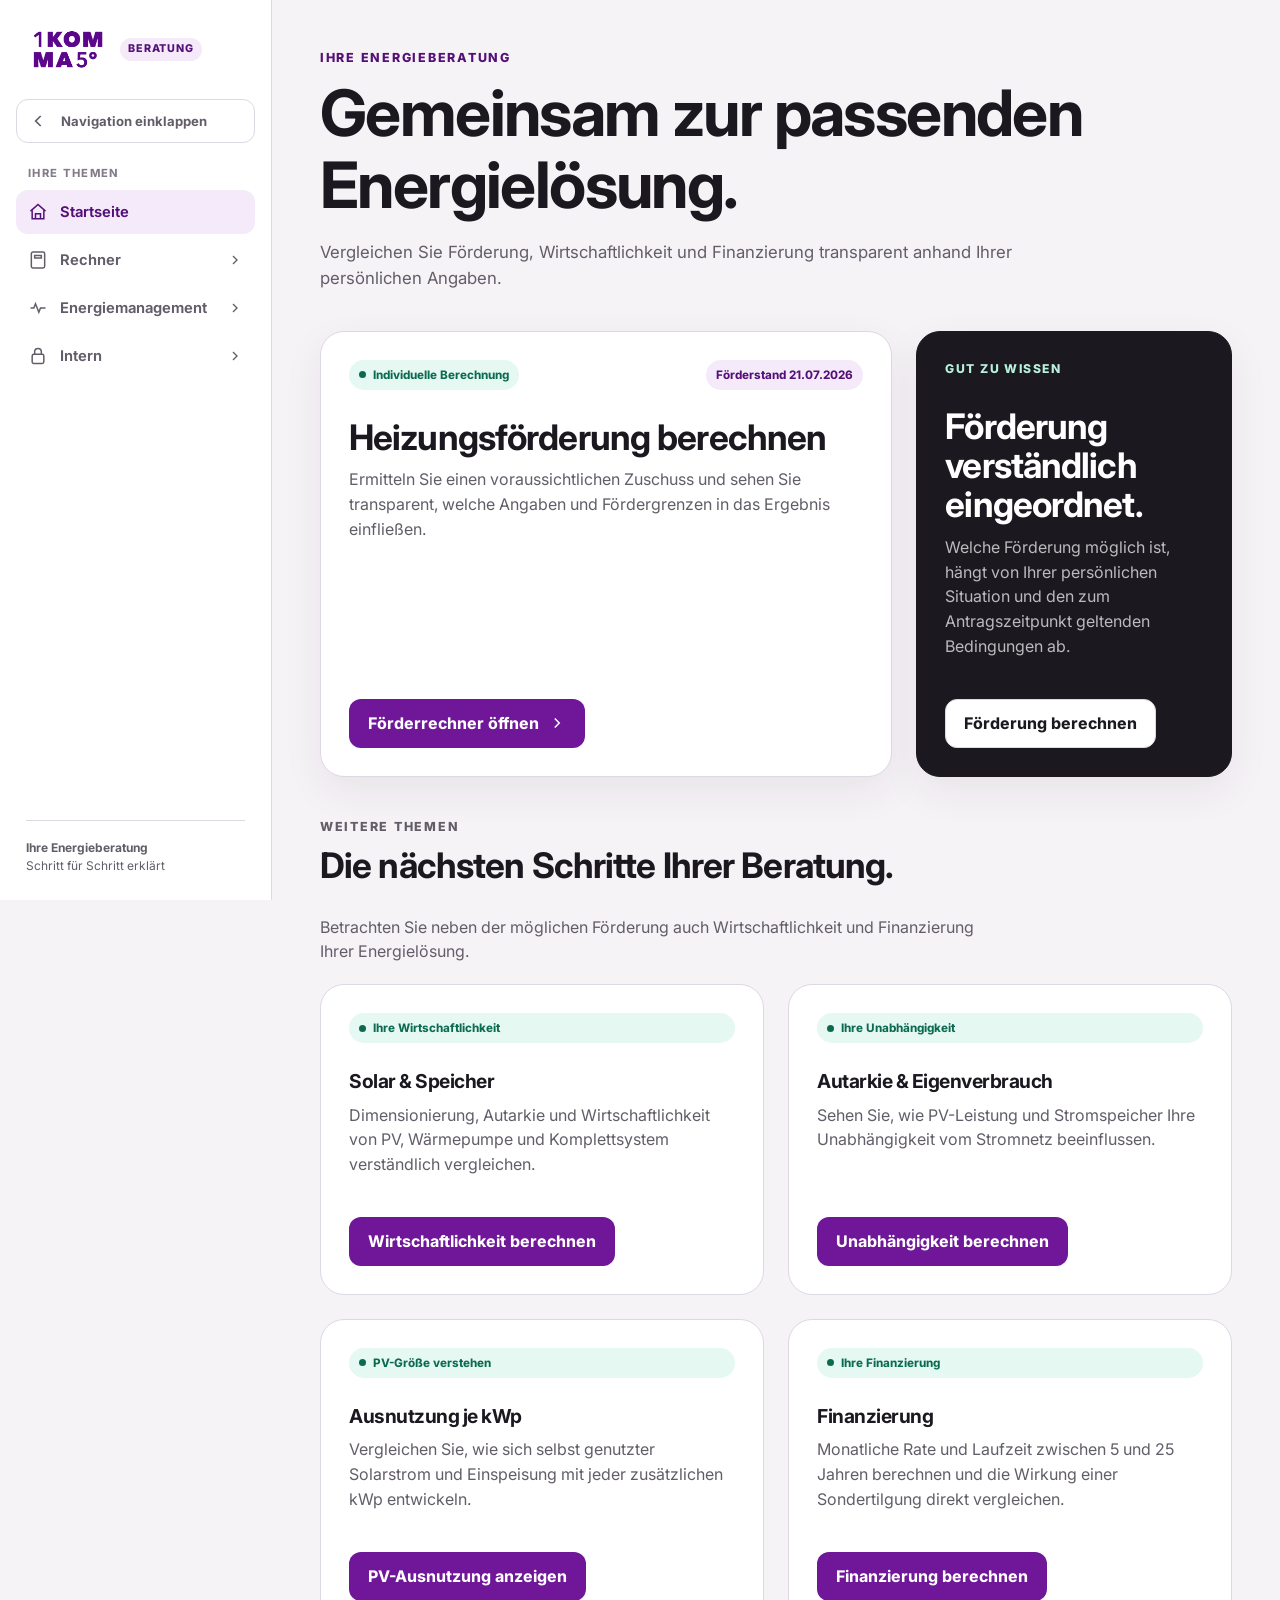
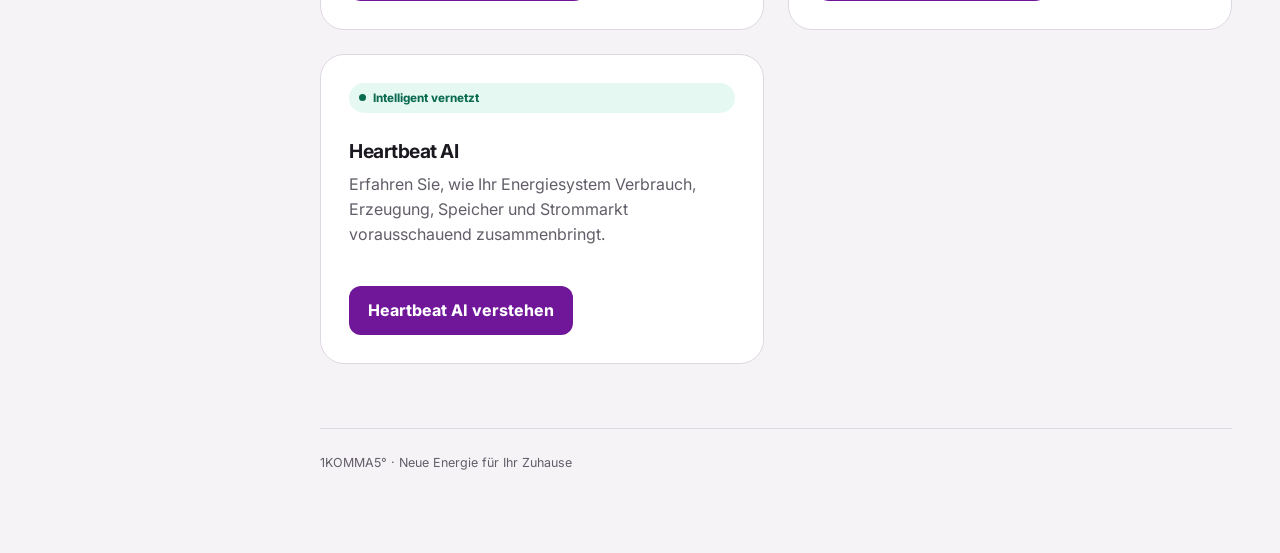
==== commit 64856da4: "Add files via upload" ====
--- a/index.html
+++ b/index.html
@@ -8,8 +8,8 @@
   <link rel="preconnect" href="https://fonts.googleapis.com">
   <link rel="preconnect" href="https://fonts.gstatic.com" crossorigin>
   <link href="https://fonts.googleapis.com/css2?family=Inter:wght@400;500;600;700;800&display=swap" rel="stylesheet">
-  <link rel="stylesheet" href="assets/styles.css">
-  <script src="assets/app.js" defer></script>
+  <link rel="stylesheet" href="assets/styles.css?v=20260824-2">
+  <script src="assets/app.js?v=20260818-4" defer></script>
 </head>
 <body data-page="home">
   <main class="content" id="main-content" tabindex="-1">
@@ -37,7 +37,7 @@
           <span class="result-kicker">Gut zu wissen</span>
           <h2 id="beratung-heading">Förderung verständlich eingeordnet.</h2>
           <p>Welche Förderung möglich ist, hängt von Ihrer persönlichen Situation und den zum Antragszeitpunkt geltenden Bedingungen ab.</p>
-          <div class="module-card__action"><a class="button button--secondary" href="heizungsfoerderung.html">Förderung verstehen</a></div>
+          <div class="module-card__action"><a class="button button--secondary" href="heizungsfoerderrechner.html">Förderung berechnen</a></div>
         </aside>
       </section>
 
@@ -61,6 +61,12 @@
             <div class="module-card__action"><a class="button" href="unabhaengigkeitsrechner.html">Unabhängigkeit berechnen</a></div>
           </article>
           <article class="card card--quiet module-card">
+            <span class="badge badge--success"><span class="badge-dot"></span>PV-Größe verstehen</span>
+            <h3>Ausnutzung je kWp</h3>
+            <p>Vergleichen Sie, wie sich selbst genutzter Solarstrom und Einspeisung mit jeder zusätzlichen kWp entwickeln.</p>
+            <div class="module-card__action"><a class="button" href="pv-ausnutzungsrechner.html">PV-Ausnutzung anzeigen</a></div>
+          </article>
+          <article class="card card--quiet module-card">
             <span class="badge badge--success"><span class="badge-dot"></span>Ihre Finanzierung</span>
             <h3>Finanzierung</h3>
             <p>Monatliche Rate und Laufzeit zwischen 5 und 25 Jahren berechnen und die Wirkung einer Sondertilgung direkt vergleichen.</p>
--- a/assets/styles.css
+++ b/assets/styles.css
@@ -81,7 +81,7 @@
   text-decoration: none;
 }
 
-.brand-name { font-size: 1.22rem; font-weight: 850; letter-spacing: -0.04em; }
+.brand-logo { display: block; width: 84px; height: auto; flex: 0 0 auto; }
 .brand-compact { display: none; font-size: 1rem; font-weight: 850; letter-spacing: -0.04em; }
 .brand-product {
   border-radius: 999px;
@@ -119,6 +119,44 @@
 .nav-link:hover { background: var(--canvas); color: var(--ink); }
 .nav-link[aria-current="page"] { background: var(--brand-soft); color: var(--brand-strong); }
 .nav-link svg { width: 20px; height: 20px; flex: 0 0 auto; }
+.nav-group-toggle {
+  display: flex;
+  width: 100%;
+  min-height: 44px;
+  align-items: center;
+  gap: 12px;
+  border: 0;
+  border-radius: 12px;
+  background: transparent;
+  padding: 10px 12px;
+  color: var(--muted);
+  cursor: pointer;
+  font-size: .92rem;
+  font-weight: 650;
+  text-align: left;
+}
+.nav-group-toggle:hover,
+.nav-group.is-active > .nav-group-toggle { background: var(--canvas); color: var(--ink); }
+.nav-group-toggle > svg:not(.nav-group-chevron) { width: 20px; height: 20px; flex: 0 0 auto; }
+.nav-group-toggle > span { flex: 1; }
+.nav-group-chevron { width: 16px; height: 16px; flex: 0 0 auto; transition: transform 180ms ease; }
+.nav-group-toggle[aria-expanded="true"] .nav-group-chevron { transform: rotate(90deg); }
+.nav-group-list { display: grid; gap: 2px; margin: 3px 0 5px; padding: 0 0 0 32px; list-style: none; }
+.nav-group-list[hidden] { display: none; }
+.nav-sublink {
+  display: flex;
+  min-height: 38px;
+  align-items: center;
+  border-radius: 10px;
+  padding: 8px 10px;
+  color: var(--muted);
+  font-size: .8rem;
+  font-weight: 650;
+  line-height: 1.25;
+  text-decoration: none;
+}
+.nav-sublink:hover { background: var(--canvas); color: var(--ink); }
+.nav-sublink[aria-current="page"] { background: var(--brand-soft); color: var(--brand-strong); }
 .nav-spacer { flex: 1; }
 .sidebar-collapse {
   display: flex;
@@ -147,6 +185,7 @@
 
 .mobile-header { display: none; }
 .mobile-header .brand-lockup { padding: 0; }
+.mobile-header .brand-logo { width: 66px; }
 .sidebar-scrim { display: none; }
 
 .content { min-height: 100dvh; margin-left: var(--sidebar-width); transition: margin-left 200ms ease; }
@@ -606,6 +645,138 @@
 .comparison-disclaimer strong { font-size: .82rem; }
 .comparison-disclaimer p { margin: 0; color: var(--muted); font-size: .75rem; line-height: 1.55; }
 
+/* PV utilization calculator */
+.utilization-page { width: min(1320px, 100%); }
+.utilization-header h1 { max-width: 980px; }
+.utilization-layout {
+  display: grid;
+  grid-template-columns: minmax(290px, .72fr) minmax(560px, 1.55fr);
+  gap: 24px;
+  align-items: start;
+}
+.utilization-controls { padding: 26px; }
+.utilization-controls .section-heading h2 { margin-bottom: 0; }
+.utilization-controls .parameter-list { margin-top: 28px; }
+.utilization-controls .parameter--selected {
+  margin-inline: -12px;
+  border-radius: 16px;
+  background: var(--brand-soft);
+  padding: 16px 12px;
+}
+.utilization-notice { margin-top: 28px; }
+.utilization-chart-card { min-width: 0; padding: 28px 28px 20px; }
+.utilization-chart-head {
+  display: flex;
+  align-items: flex-start;
+  justify-content: space-between;
+  gap: 24px;
+}
+.utilization-chart-head h2 { margin-bottom: 0; }
+.utilization-legend { display: flex; flex-wrap: wrap; justify-content: flex-end; gap: 8px 14px; padding-top: 4px; }
+.utilization-legend span { display: inline-flex; align-items: center; gap: 7px; color: var(--muted); font-size: .72rem; font-weight: 700; white-space: nowrap; }
+.utilization-dot { display: inline-block; width: 10px; height: 10px; border-radius: 3px; }
+.utilization-dot--own { background: var(--brand); }
+.utilization-dot--feed { background: #a8e8d2; }
+.utilization-line-key { display: inline-block; width: 18px; border-top: 3px solid #d3871f; }
+.utilization-chart { position: relative; margin-top: 20px; }
+.utilization-chart > svg { display: block; width: 100%; height: auto; overflow: visible; }
+.utilization-chart .utilization-grid-line { stroke: var(--line); stroke-width: 1; }
+.utilization-chart .utilization-axis-label,
+.utilization-chart .utilization-axis-title { fill: var(--muted); font-family: inherit; font-size: 12px; }
+.utilization-chart .utilization-axis-title { font-weight: 750; }
+.utilization-chart .utilization-area-feed { fill: #b8f2dc; }
+.utilization-chart .utilization-area-own { fill: #8c3db0; }
+.utilization-chart .utilization-curve { fill: none; stroke: #d3871f; stroke-width: 4; stroke-linecap: round; stroke-linejoin: round; }
+.utilization-chart .utilization-selection-line { stroke: var(--ink); stroke-width: 1.5; stroke-dasharray: 5 5; opacity: .6; }
+.utilization-chart .utilization-selection-dot { fill: var(--surface); stroke: var(--ink); stroke-width: 3; }
+.utilization-chart .utilization-selection-dot--line { stroke: #d3871f; }
+.utilization-chart .utilization-hit-area { fill: transparent; cursor: crosshair; }
+.utilization-tooltip {
+  position: absolute;
+  z-index: 3;
+  display: grid;
+  min-width: 210px;
+  gap: 3px;
+  border: 1px solid var(--line);
+  border-radius: 12px;
+  background: var(--ink);
+  padding: 12px 14px;
+  color: white;
+  box-shadow: 0 12px 28px rgba(27,24,32,.2);
+  pointer-events: none;
+}
+.utilization-tooltip[hidden] { display: none; }
+.utilization-tooltip strong { margin-bottom: 3px; font-size: .82rem; }
+.utilization-tooltip span { color: rgba(255,255,255,.76); font-size: .7rem; }
+.utilization-axis-caption { display: flex; justify-content: center; gap: 5px; color: var(--muted); font-size: .72rem; }
+.utilization-axis-caption strong { color: var(--ink); }
+.utilization-results { display: grid; grid-template-columns: repeat(4,minmax(0,1fr)); gap: 14px; margin: 22px 0 88px; }
+.utilization-result {
+  display: grid;
+  align-content: start;
+  min-height: 142px;
+  border: 1px solid var(--line);
+  border-radius: 18px;
+  background: var(--surface);
+  padding: 20px;
+}
+.utilization-result--primary { border-color: #d5b9e1; background: var(--brand-soft); }
+.utilization-result span { color: var(--muted); font-size: .7rem; font-weight: 750; }
+.utilization-result strong { margin-top: 14px; font-size: 1.45rem; line-height: 1.1; font-variant-numeric: tabular-nums; }
+.utilization-result small { margin-top: 7px; color: var(--muted); font-size: .69rem; line-height: 1.4; }
+.utilization-explanation {
+  display: grid;
+  grid-template-columns: minmax(0,1.15fr) minmax(280px,.85fr);
+  gap: 54px;
+  align-items: center;
+  border-top: 1px solid var(--line);
+  padding-top: 54px;
+}
+.utilization-explanation h2 { margin-bottom: 0; }
+.utilization-explanation > p { margin: 0; color: var(--muted); font-size: 1rem; line-height: 1.7; }
+
+/* Internal TE booking */
+.internal-page { width: min(1120px, 100%); }
+.internal-header { position: relative; overflow: hidden; border-radius: 28px; background: linear-gradient(145deg, #211b24 0%, #401d49 62%, #651488 100%); padding: 58px; color: white; }
+.internal-header::after { content: ""; position: absolute; top: -90px; right: -70px; width: 280px; height: 280px; border: 1px solid rgba(162,173,255,.32); border-radius: 50%; box-shadow: 0 0 0 42px rgba(162,173,255,.07), 0 0 0 86px rgba(162,173,255,.05); }
+.internal-header .eyebrow { color: #a2adff; }
+.internal-header h1 { position: relative; z-index: 1; max-width: 780px; margin-bottom: 16px; }
+.internal-header > p:not(.eyebrow) { position: relative; z-index: 1; max-width: 690px; margin: 0; color: rgba(255,255,255,.75); font-size: 1.06rem; }
+.internal-benefits { position: relative; z-index: 1; display: flex; flex-wrap: wrap; gap: 10px 18px; margin-top: 30px; }
+.internal-benefits span { display: inline-flex; align-items: center; gap: 7px; color: rgba(255,255,255,.82); font-size: .76rem; font-weight: 700; }
+.internal-benefits svg { width: 17px; height: 17px; color: #a2adff; }
+.internal-process { margin-top: 68px; }
+.internal-process__heading { max-width: 720px; }
+.internal-process__heading p:not(.eyebrow) { color: var(--muted); }
+.internal-steps { display: grid; grid-template-columns: repeat(3,minmax(0,1fr)); gap: 18px; margin-top: 32px; counter-reset: internal-step; }
+.internal-step { position: relative; min-height: 260px; border: 1px solid var(--line); border-radius: 22px; background: var(--surface); padding: 28px; box-shadow: var(--shadow); counter-increment: internal-step; }
+.internal-step:not(:last-child)::after { content: "›"; position: absolute; z-index: 2; top: 48px; right: -14px; display: grid; width: 28px; height: 28px; place-items: center; border: 1px solid var(--line); border-radius: 50%; background: var(--surface); color: var(--brand); font-size: 1.25rem; font-weight: 800; }
+.internal-step__top { display: flex; align-items: center; justify-content: space-between; gap: 16px; }
+.internal-step__number { display: inline-grid; width: 42px; height: 42px; place-items: center; border-radius: 13px; background: var(--brand-soft); color: var(--brand-strong); font-size: .82rem; font-weight: 850; }
+.internal-step__number::before { content: counter(internal-step, decimal-leading-zero); }
+.internal-step__icon { width: 46px; height: 46px; color: var(--brand); }
+.internal-step__icon svg { display: block; width: 100%; height: 100%; }
+.internal-step__label { display: block; margin-top: 30px; color: var(--brand-strong); font-size: .66rem; font-weight: 850; letter-spacing: .1em; text-transform: uppercase; }
+.internal-step h2 { margin: 8px 0 10px; font-size: 1.3rem; }
+.internal-step p { margin: 0; color: var(--muted); font-size: .86rem; line-height: 1.6; }
+.internal-booking { display: grid; grid-template-columns: minmax(0,1fr) auto; gap: 42px; align-items: center; margin-top: 28px; border-radius: 24px; background: #a2adff; padding: 34px 38px; }
+.internal-booking h2 { margin-bottom: 10px; }
+.internal-booking p { max-width: 640px; margin: 0; color: var(--muted); }
+.internal-booking-button { min-width: 250px; background: var(--brand); color: white; }
+.internal-booking-button:hover { background: var(--brand-strong); }
+.internal-booking-button svg { width: 20px; height: 20px; }
+.internal-booking-button.is-disabled { opacity: .55; cursor: not-allowed; pointer-events: none; }
+.internal-page .footer { margin-top: 70px; }
+.sr-only {
+  position: absolute;
+  width: 1px;
+  height: 1px;
+  overflow: hidden;
+  clip: rect(0,0,0,0);
+  white-space: nowrap;
+  clip-path: inset(50%);
+}
+
 @media (max-width: 1180px) {
   .pitch-hero__grid { grid-template-columns: 1fr; }
   .energy-orbit { max-width: 560px; }
@@ -615,20 +786,28 @@
   .heartbeat-cluster { gap: 38px; padding: 48px; }
   .heartbeat-feature-list { grid-template-columns: repeat(2,1fr); }
   .comparison-hero { padding: 48px; }
+  .utilization-layout { grid-template-columns: 1fr; }
+  .utilization-controls .parameter-list { grid-template-columns: repeat(3,minmax(0,1fr)); }
+  .utilization-controls .parameter__head { align-items: start; flex-direction: column; }
+  .utilization-controls .parameter__value { width: 100%; }
 }
 
 @media (min-width: 1024px) {
   body.nav-collapsed .sidebar { width: var(--sidebar-collapsed-width); padding-inline: 10px; }
   body.nav-collapsed .content { margin-left: var(--sidebar-collapsed-width); }
   body.nav-collapsed .sidebar .brand-lockup { justify-content: center; padding-inline: 0; }
-  body.nav-collapsed .sidebar .brand-name,
+  body.nav-collapsed .sidebar .brand-logo,
   body.nav-collapsed .sidebar .brand-product,
   body.nav-collapsed .sidebar .nav-section-label,
   body.nav-collapsed .sidebar .nav-link span,
+  body.nav-collapsed .sidebar .nav-group-toggle span,
+  body.nav-collapsed .sidebar .nav-group-chevron,
+  body.nav-collapsed .sidebar .nav-group-list,
   body.nav-collapsed .sidebar .sidebar-collapse span,
   body.nav-collapsed .sidebar .sidebar-meta { display: none; }
   body.nav-collapsed .sidebar .brand-compact { display: inline; }
   body.nav-collapsed .sidebar .nav-link,
+  body.nav-collapsed .sidebar .nav-group-toggle,
   body.nav-collapsed .sidebar .sidebar-collapse { width: 44px; justify-content: center; margin-inline: auto; padding-inline: 0; }
   body.nav-collapsed .sidebar .sidebar-collapse svg { transform: rotate(180deg); }
 }
@@ -670,6 +849,12 @@
   .heartbeat-summary-flow > i { transform: rotate(90deg); text-align: center; }
   .comparison-intro { grid-template-columns: 1fr; }
   .comparison-intro article { min-height: 125px; }
+  .utilization-results { grid-template-columns: repeat(2,minmax(0,1fr)); }
+  .internal-steps { grid-template-columns: 1fr; }
+  .internal-step { min-height: 0; }
+  .internal-step:not(:last-child)::after { top: auto; right: 50%; bottom: -15px; transform: translateX(50%) rotate(90deg); }
+  .internal-booking { grid-template-columns: 1fr; gap: 24px; }
+  .internal-booking-button { width: fit-content; }
 }
 
 @media (max-width: 720px) {
@@ -723,6 +908,22 @@
   .comparison-table thead th:first-child { min-width: 245px; }
   .comparison-table th,.comparison-table td { padding: 14px 11px; }
   .comparison-disclaimer { grid-template-columns: 1fr; gap: 8px; }
+  .utilization-header h1 { max-width: 12ch; }
+  .utilization-controls .parameter-list { grid-template-columns: 1fr; }
+  .utilization-chart-card { padding: 22px 14px 16px; }
+  .utilization-chart-head { display: block; padding-inline: 8px; }
+  .utilization-legend { justify-content: flex-start; margin-top: 16px; }
+  .utilization-chart { overflow-x: auto; padding-bottom: 6px; }
+  .utilization-chart > svg { width: 700px; max-width: none; }
+  .utilization-results { grid-template-columns: 1fr; margin-bottom: 64px; }
+  .utilization-result { min-height: 124px; }
+  .utilization-explanation { grid-template-columns: 1fr; gap: 18px; padding-top: 42px; }
+  .internal-header { border-radius: 22px; padding: 44px 22px; }
+  .internal-header h1 { font-size: 2.65rem; }
+  .internal-process { margin-top: 50px; }
+  .internal-step { padding: 24px; }
+  .internal-booking { padding: 26px 22px; }
+  .internal-booking-button { width: 100%; min-width: 0; }
 }
 
 @media (prefers-reduced-motion: reduce) {
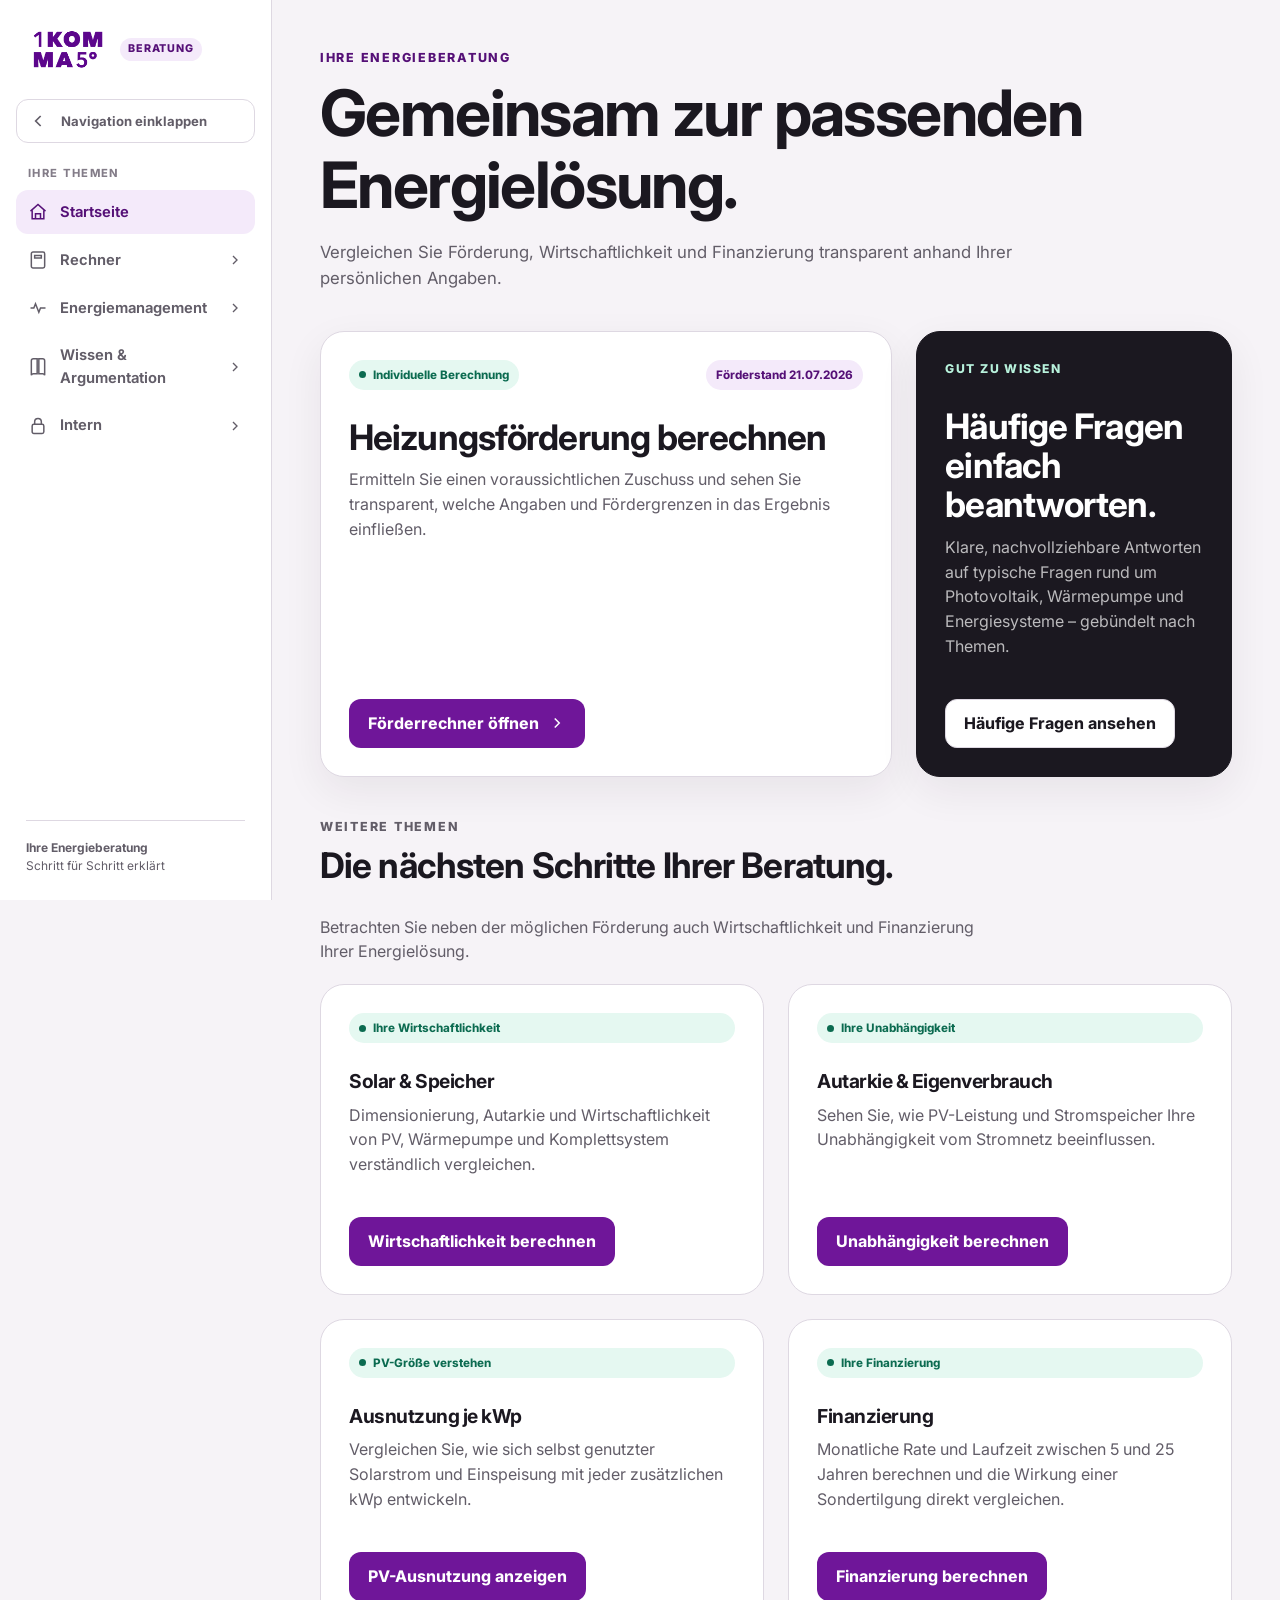
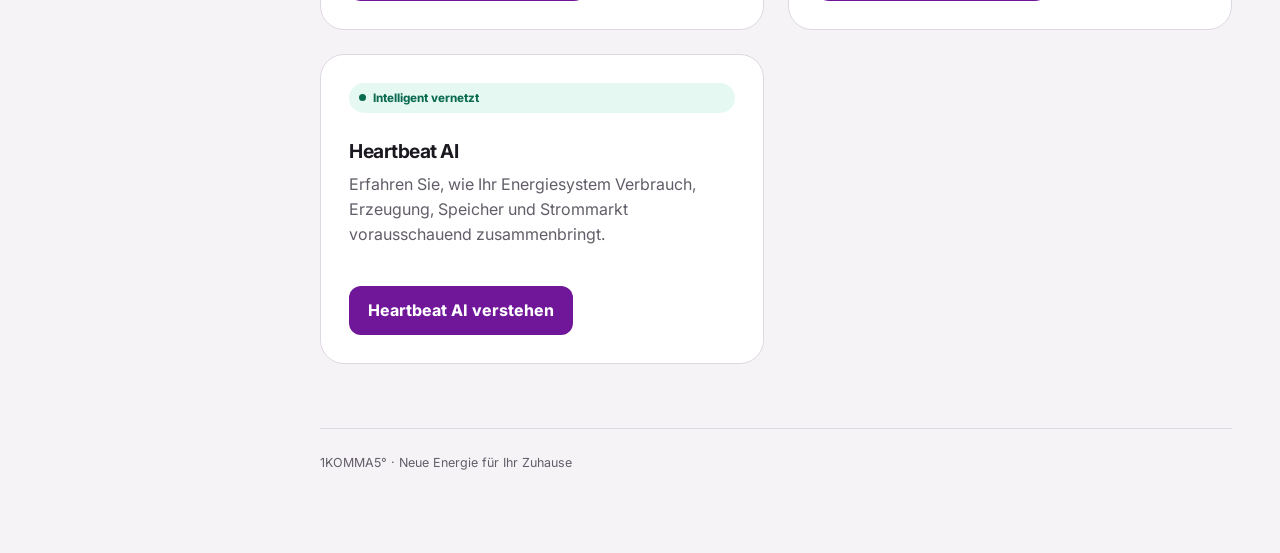
==== commit bd88c907: "Add files via upload" ====
--- a/index.html
+++ b/index.html
@@ -8,8 +8,8 @@
   <link rel="preconnect" href="https://fonts.googleapis.com">
   <link rel="preconnect" href="https://fonts.gstatic.com" crossorigin>
   <link href="https://fonts.googleapis.com/css2?family=Inter:wght@400;500;600;700;800&display=swap" rel="stylesheet">
-  <link rel="stylesheet" href="assets/styles.css?v=20260824-2">
-  <script src="assets/app.js?v=20260818-4" defer></script>
+  <link rel="stylesheet" href="assets/styles.css?v=20260901-1">
+  <script src="assets/app.js?v=20260901-1" defer></script>
 </head>
 <body data-page="home">
   <main class="content" id="main-content" tabindex="-1">
@@ -35,9 +35,9 @@
 
         <aside class="card card--dark module-card" aria-labelledby="beratung-heading">
           <span class="result-kicker">Gut zu wissen</span>
-          <h2 id="beratung-heading">Förderung verständlich eingeordnet.</h2>
-          <p>Welche Förderung möglich ist, hängt von Ihrer persönlichen Situation und den zum Antragszeitpunkt geltenden Bedingungen ab.</p>
-          <div class="module-card__action"><a class="button button--secondary" href="heizungsfoerderrechner.html">Förderung berechnen</a></div>
+          <h2 id="beratung-heading">Häufige Fragen einfach beantworten.</h2>
+          <p>Klare, nachvollziehbare Antworten auf typische Fragen rund um Photovoltaik, Wärmepumpe und Energiesysteme – gebündelt nach Themen.</p>
+          <div class="module-card__action"><a class="button button--secondary" href="einwandbehandlung.html">Häufige Fragen ansehen</a></div>
         </aside>
       </section>
 
--- a/assets/styles.css
+++ b/assets/styles.css
@@ -777,6 +777,75 @@
   clip-path: inset(50%);
 }
 
+/* Wissensdatenbank — Suchfeld & Themen-Filter (z. B. Einwandbehandlung) */
+.search-field { position: relative; margin-bottom: 24px; }
+.search-field svg { position: absolute; top: 50%; left: 17px; width: 20px; height: 20px; transform: translateY(-50%); color: var(--muted); pointer-events: none; }
+.search-field__input { width: 100%; padding-left: 47px; }
+.search-field__input::-webkit-search-cancel-button { cursor: pointer; }
+
+.filter-chips { display: flex; flex-wrap: wrap; gap: 8px; margin-bottom: 40px; }
+.filter-chip {
+  display: inline-flex;
+  align-items: center;
+  min-height: 40px;
+  border: 1px solid var(--line);
+  border-radius: 999px;
+  padding: 8px 16px;
+  background: white;
+  color: var(--muted);
+  font-size: 0.83rem;
+  font-weight: 700;
+  cursor: pointer;
+  transition: background 160ms ease, color 160ms ease, border-color 160ms ease;
+}
+.filter-chip:hover { border-color: #c3a7d1; color: var(--ink); }
+.filter-chip.is-active { border-color: var(--brand); background: var(--brand); color: white; }
+
+/* Einwandbehandlung — Übersicht & Detailseite */
+.objection-group { margin-top: 44px; }
+.objection-group:first-of-type { margin-top: 0; }
+.objection-group[hidden] { display: none; }
+.objection-group__count { color: var(--muted); font-weight: 700; }
+
+.objection-card { display: flex; flex-direction: column; gap: 10px; text-decoration: none; color: var(--ink); }
+.objection-card[hidden] { display: none; }
+.objection-card:hover { transform: translateY(-3px); box-shadow: 0 20px 46px rgba(42, 24, 48, 0.12); }
+.objection-card h3 { margin: 2px 0 0; font-size: 1.05rem; }
+.objection-card p { margin: 0; color: var(--muted); font-size: 0.88rem; line-height: 1.5; }
+.objection-card__cta { display: inline-flex; align-items: center; gap: 6px; margin-top: auto; padding-top: 14px; color: var(--brand-strong); font-size: 0.82rem; font-weight: 800; }
+.objection-card__cta svg { width: 16px; height: 16px; transition: transform 160ms ease; }
+.objection-card:hover .objection-card__cta svg { transform: translateX(3px); }
+
+.objection-empty { display: none; margin: 12px 0 40px; color: var(--muted); }
+.objection-empty.is-visible { display: block; }
+
+.objection-breadcrumb { display: flex; flex-wrap: wrap; align-items: center; gap: 8px; margin-bottom: 18px; color: var(--muted); font-size: 0.84rem; font-weight: 650; }
+.objection-breadcrumb a { color: var(--brand-strong); text-decoration: none; }
+.objection-breadcrumb a:hover { text-decoration: underline; }
+
+.placeholder-tag { display: inline-flex; align-items: center; gap: 7px; border-radius: 999px; background: var(--warning-soft); padding: 6px 12px; color: var(--warning); font-size: 0.73rem; font-weight: 750; }
+.objection-detail-sections { display: grid; gap: 20px; margin-top: 28px; }
+.objection-detail-sections .card h2 { margin-bottom: 10px; font-size: 1.15rem; }
+.objection-detail-sections .card p { color: var(--muted); }
+.objection-steps { display: grid; gap: 14px; margin: 0; padding: 0; list-style: none; counter-reset: objection-step; }
+.objection-steps li { position: relative; padding-left: 40px; color: var(--muted); font-size: 0.92rem; line-height: 1.5; }
+.objection-steps li::before {
+  content: counter(objection-step, decimal-leading-zero);
+  counter-increment: objection-step;
+  position: absolute;
+  top: -2px;
+  left: 0;
+  display: grid;
+  width: 28px;
+  height: 28px;
+  place-items: center;
+  border-radius: 9px;
+  background: var(--brand-soft);
+  color: var(--brand-strong);
+  font-size: 0.72rem;
+  font-weight: 850;
+}
+
 @media (max-width: 1180px) {
   .pitch-hero__grid { grid-template-columns: 1fr; }
   .energy-orbit { max-width: 560px; }
